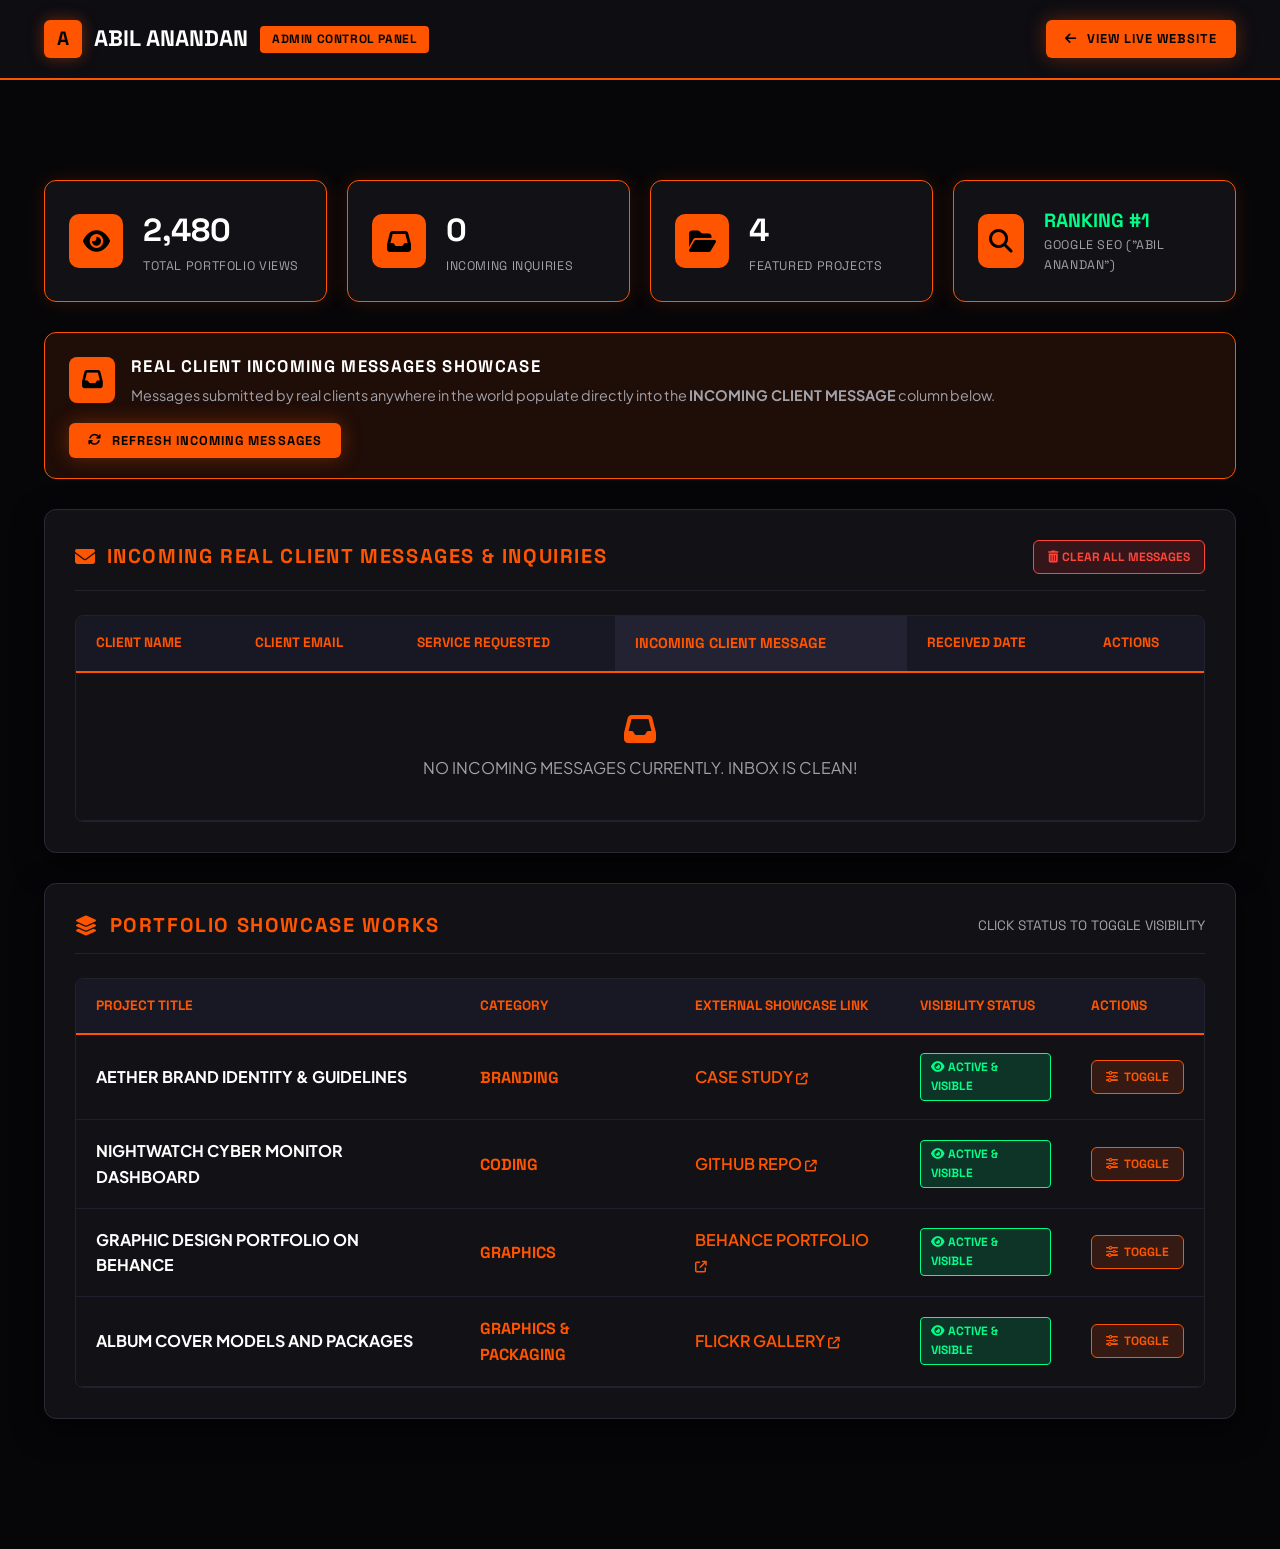
==== admin.html @ 469ba3c1 "Remove all artificial test data generators and ensure pure real client submissions display in admin " ====
<!DOCTYPE html>
<html lang="en">
<head>
  <meta charset="UTF-8">
  <meta name="viewport" content="width=device-width, initial-scale=1.0">
  <title>ABIL ANANDAN | PORTFOLIO ADMIN CONTROL PANEL</title>
  <meta name="robots" content="noindex, nofollow">
  
  <link rel="preconnect" href="https://fonts.googleapis.com">
  <link rel="preconnect" href="https://fonts.gstatic.com" crossorigin>
  <link href="https://fonts.googleapis.com/css2?family=Plus+Jakarta+Sans:wght@400;500;600;700&family=Space+Grotesk:wght@600;700&display=swap" rel="stylesheet">
  <link rel="stylesheet" href="https://cdnjs.cloudflare.com/ajax/libs/font-awesome/6.4.0/css/all.min.css">
  
  <link rel="stylesheet" href="style.css">
  <style>
    /* Ultra-High Contrast Fully-Functional Admin Panel */
    body {
      background-color: #060608 !important;
      color: #ffffff !important;
      font-family: 'Plus Jakarta Sans', sans-serif;
    }
    .admin-header {
      background: #0d0d12;
      border-bottom: 2px solid #ff5500;
      padding: 20px 0;
      position: sticky;
      top: 0;
      z-index: 100;
    }
    .admin-nav-wrap {
      display: flex;
      justify-content: space-between;
      align-items: center;
    }
    .admin-title {
      font-size: 1.4rem;
      color: #ffffff;
      display: flex;
      align-items: center;
      gap: 12px;
      font-family: 'Space Grotesk', sans-serif;
      font-weight: 700;
    }
    .admin-badge {
      background: #ff5500;
      color: #000000;
      font-weight: 800;
      font-size: 0.75rem;
      padding: 4px 12px;
      border-radius: 4px;
      letter-spacing: 0.05em;
    }
    .admin-card {
      background: #111116;
      border: 1px solid #2a2a35;
      border-radius: 12px;
      padding: 30px;
      margin-bottom: 30px;
      box-shadow: 0 10px 30px rgba(0,0,0,0.6);
    }
    .admin-card-header {
      display: flex;
      justify-content: space-between;
      align-items: center;
      margin-bottom: 24px;
      border-bottom: 1px solid #22222d;
      padding-bottom: 16px;
      flex-wrap: wrap;
      gap: 12px;
    }
    .admin-card-title {
      font-size: 1.25rem;
      color: #ff5500;
      font-family: 'Space Grotesk', sans-serif;
      text-transform: uppercase;
      letter-spacing: 0.08em;
      display: flex;
      align-items: center;
      gap: 10px;
    }
    .stat-box-grid {
      display: grid;
      grid-template-columns: repeat(auto-fit, minmax(220px, 1fr));
      gap: 20px;
      margin-bottom: 30px;
    }
    .stat-box {
      background: #111116;
      border: 1px solid #ff5500;
      border-radius: 12px;
      padding: 24px;
      display: flex;
      align-items: center;
      gap: 20px;
      box-shadow: 0 0 20px rgba(255, 85, 0, 0.15);
    }
    .stat-icon {
      width: 54px;
      height: 54px;
      background: #ff5500;
      color: #000;
      border-radius: 10px;
      display: flex;
      align-items: center;
      justify-content: center;
      font-size: 1.5rem;
    }
    .stat-val {
      font-family: 'Space Grotesk', sans-serif;
      font-size: 2rem;
      font-weight: 700;
      color: #ffffff;
    }
    .stat-name {
      font-family: 'Space Grotesk', sans-serif;
      font-size: 0.78rem;
      color: #a1a1aa;
      text-transform: uppercase;
      letter-spacing: 0.05em;
    }

    /* Table styling with high contrast */
    .admin-table-wrap {
      overflow-x: auto;
      border-radius: 8px;
      border: 1px solid #22222d;
    }
    .admin-table {
      width: 100%;
      border-collapse: collapse;
      text-align: left;
      min-width: 900px;
    }
    .admin-table th {
      font-family: 'Space Grotesk', sans-serif;
      font-size: 0.85rem;
      font-weight: 700;
      text-transform: uppercase;
      color: #ff5500;
      background: #181824;
      padding: 16px 20px;
      border-bottom: 2px solid #ff5500;
    }
    .admin-table td {
      padding: 18px 20px;
      border-bottom: 1px solid #1f1f2d;
      font-size: 1rem;
      color: #ffffff;
      vertical-align: middle;
    }
    .admin-table tr {
      transition: background 0.2s ease;
    }
    .admin-table tr:hover {
      background: #161622;
    }

    /* Action buttons */
    .btn-action-group {
      display: flex;
      align-items: center;
      gap: 8px;
    }
    .btn-delete {
      background: rgba(255, 59, 48, 0.15);
      color: #ff453a;
      border: 1px solid #ff453a;
      padding: 8px 14px;
      border-radius: 6px;
      font-family: 'Space Grotesk', sans-serif;
      font-size: 0.78rem;
      font-weight: 700;
      cursor: pointer;
      transition: all 0.2s ease;
    }
    .btn-delete:hover {
      background: #ff453a;
      color: #ffffff;
      box-shadow: 0 0 12px rgba(255, 69, 58, 0.5);
    }

    .btn-reply {
      background: rgba(255, 85, 0, 0.15);
      color: #ff5500;
      border: 1px solid #ff5500;
      padding: 8px 14px;
      border-radius: 6px;
      font-family: 'Space Grotesk', sans-serif;
      font-size: 0.78rem;
      font-weight: 700;
      cursor: pointer;
      text-decoration: none;
      display: inline-flex;
      align-items: center;
      gap: 6px;
      transition: all 0.2s ease;
    }
    .btn-reply:hover {
      background: #ff5500;
      color: #000000;
      box-shadow: 0 0 12px rgba(255, 85, 0, 0.5);
    }

    .status-badge {
      font-family: 'Space Grotesk', sans-serif;
      font-size: 0.75rem;
      font-weight: 700;
      padding: 4px 10px;
      border-radius: 4px;
      display: inline-block;
      cursor: pointer;
    }
    .status-active {
      background: rgba(0, 255, 136, 0.15);
      color: #00ff88;
      border: 1px solid #00ff88;
    }
    .status-hidden {
      background: rgba(161, 161, 170, 0.15);
      color: #a1a1aa;
      border: 1px solid #a1a1aa;
    }

    /* Interactive Modal */
    .admin-modal {
      display: none;
      position: fixed;
      top: 0;
      left: 0;
      width: 100vw;
      height: 100vh;
      background: rgba(0, 0, 0, 0.85);
      backdrop-filter: blur(8px);
      z-index: 2000;
      align-items: center;
      justify-content: center;
      padding: 20px;
    }
    .admin-modal.active {
      display: flex;
    }
    .admin-modal-box {
      background: #111116;
      border: 2px solid #ff5500;
      border-radius: 12px;
      max-width: 600px;
      width: 100%;
      padding: 30px;
      box-shadow: 0 0 40px rgba(255, 85, 0, 0.3);
    }

    /* Notification toast */
    .toast-notify {
      position: fixed;
      bottom: 30px;
      right: 30px;
      background: #ff5500;
      color: #000000;
      font-family: 'Space Grotesk', sans-serif;
      font-weight: 700;
      padding: 14px 24px;
      border-radius: 8px;
      box-shadow: 0 10px 30px rgba(255, 85, 0, 0.4);
      display: none;
      z-index: 3000;
      animation: fadeIn 0.3s ease;
    }
    @keyframes fadeIn {
      from { opacity: 0; transform: translateY(20px); }
      to { opacity: 1; transform: translateY(0); }
    }
  </style>
</head>
<body>

  <!-- Toast Notification -->
  <div id="toastNotify" class="toast-notify"></div>

  <!-- Admin Header -->
  <header class="admin-header">
    <div class="container admin-nav-wrap">
      <div class="admin-title">
        <span class="logo-box">A</span>
        <span>ABIL ANANDAN</span>
        <span class="admin-badge">ADMIN CONTROL PANEL</span>
      </div>
      <div>
        <a href="index.html" class="btn btn-primary btn-sm">
          <i class="fa-solid fa-arrow-left"></i>
          <span>VIEW LIVE WEBSITE</span>
        </a>
      </div>
    </div>
  </header>

  <!-- Admin Main Content -->
  <main class="section">
    <div class="container">

      <!-- Stat Cards -->
      <div class="stat-box-grid">
        <div class="stat-box">
          <div class="stat-icon"><i class="fa-solid fa-eye"></i></div>
          <div>
            <div class="stat-val">2,480</div>
            <div class="stat-name">TOTAL PORTFOLIO VIEWS</div>
          </div>
        </div>

        <div class="stat-box">
          <div class="stat-icon"><i class="fa-solid fa-inbox"></i></div>
          <div>
            <div class="stat-val" id="statInquiryCount">3</div>
            <div class="stat-name">INCOMING INQUIRIES</div>
          </div>
        </div>

        <div class="stat-box">
          <div class="stat-icon"><i class="fa-solid fa-folder-open"></i></div>
          <div>
            <div class="stat-val" id="statProjectCount">4</div>
            <div class="stat-name">FEATURED PROJECTS</div>
          </div>
        </div>

        <div class="stat-box">
          <div class="stat-icon"><i class="fa-solid fa-magnifying-glass"></i></div>
          <div>
            <div class="stat-val" style="color: #00ff88; font-size: 1.2rem;">RANKING #1</div>
            <div class="stat-name">GOOGLE SEO ("ABIL ANANDAN")</div>
          </div>
        </div>
      </div>

      <!-- Real Client Incoming Messages Showcase Banner -->
      <div style="background: rgba(255, 85, 0, 0.1); border: 1px solid #ff5500; border-radius: 12px; padding: 20px 24px; margin-bottom: 30px; display: flex; align-items: center; justify-content: space-between; flex-wrap: wrap; gap: 16px;">
        <div style="display: flex; align-items: center; gap: 16px;">
          <div style="width: 46px; height: 46px; background: #ff5500; color: #000; border-radius: 8px; display: flex; align-items: center; justify-content: center; font-size: 1.3rem;">
            <i class="fa-solid fa-inbox"></i>
          </div>
          <div>
            <h4 style="font-family: 'Space Grotesk', sans-serif; color: #ffffff; margin-bottom: 4px; font-size: 1.05rem;">REAL CLIENT INCOMING MESSAGES SHOWCASE</h4>
            <p style="color: #a1a1aa; font-size: 0.9rem; margin: 0;">Messages submitted by real clients anywhere in the world populate directly into the <strong>INCOMING CLIENT MESSAGE</strong> column below.</p>
          </div>
        </div>
        <div>
          <button id="btnFetchCloudMsgs" class="btn btn-primary btn-sm" style="font-size: 0.8rem;">
            <i class="fa-solid fa-arrows-rotate"></i> REFRESH INCOMING MESSAGES
          </button>
        </div>
      </div>

      <!-- Section 1: Inquiries Inbox & Messages -->
      <div class="admin-card">
        <div class="admin-card-header">
          <h3 class="admin-card-title">
            <i class="fa-solid fa-envelope"></i>
            INCOMING REAL CLIENT MESSAGES & INQUIRIES
          </h3>
          <div>
            <button id="btnClearAllMsgs" class="btn-delete" style="font-size: 0.75rem;">
              <i class="fa-solid fa-trash-can"></i> CLEAR ALL MESSAGES
            </button>
          </div>
        </div>

        <div class="admin-table-wrap">
          <table class="admin-table">
            <thead>
              <tr>
                <th>CLIENT NAME</th>
                <th>CLIENT EMAIL</th>
                <th>SERVICE REQUESTED</th>
                <th style="background: #222232; color: #ff5500; font-size: 0.9rem;">INCOMING CLIENT MESSAGE</th>
                <th>RECEIVED DATE</th>
                <th>ACTIONS</th>
              </tr>
            </thead>
            <tbody id="inquiriesTableBody">
              <!-- Dynamically rendered by JavaScript -->
            </tbody>
          </table>
        </div>
      </div>

      <!-- Section 2: Portfolio Projects Manager -->
      <div class="admin-card">
        <div class="admin-card-header">
          <h3 class="admin-card-title">
            <i class="fa-solid fa-layer-group"></i>
            PORTFOLIO SHOWCASE WORKS
          </h3>
          <span style="color: #a1a1aa; font-size: 0.85rem; font-family: 'Space Grotesk', sans-serif;">CLICK STATUS TO TOGGLE VISIBILITY</span>
        </div>

        <div class="admin-table-wrap">
          <table class="admin-table">
            <thead>
              <tr>
                <th>PROJECT TITLE</th>
                <th>CATEGORY</th>
                <th>EXTERNAL SHOWCASE LINK</th>
                <th>VISIBILITY STATUS</th>
                <th>ACTIONS</th>
              </tr>
            </thead>
            <tbody id="projectsTableBody">
              <!-- Dynamically rendered by JavaScript -->
            </tbody>
          </table>
        </div>
      </div>

    </div>
  </main>

  <!-- Interactive Reply Modal -->
  <div id="replyModal" class="admin-modal">
    <div class="admin-modal-box">
      <div style="display: flex; justify-content: space-between; align-items: center; margin-bottom: 20px; border-bottom: 1px solid #22222d; padding-bottom: 12px;">
        <h3 style="font-family: 'Space Grotesk', sans-serif; color: #ff5500;" id="modalReplyTitle">REPLY TO CLIENT</h3>
        <button id="closeReplyModal" style="background: none; border: none; color: #ffffff; font-size: 1.5rem; cursor: pointer;">&times;</button>
      </div>
      <div class="form-group" style="margin-bottom: 16px;">
        <label style="color: #ff5500; font-family: 'Space Grotesk', sans-serif;">RECIPIENT EMAIL</label>
        <input type="text" id="replyToEmail" readonly style="background: #181822; color: #ffffff; width: 100%; padding: 12px; border: 1px solid #2a2a38; border-radius: 6px;">
      </div>
      <div class="form-group" style="margin-bottom: 20px;">
        <label style="color: #ff5500; font-family: 'Space Grotesk', sans-serif;">YOUR RESPONSE MESSAGE</label>
        <textarea id="replyMessageText" rows="5" style="background: #181822; color: #ffffff; width: 100%; padding: 14px; border: 1px solid #ff5500; border-radius: 6px; font-family: inherit; font-size: 0.95rem;">Hi! Thank you for reaching out to Abil Anandan. I have reviewed your requirements and would love to collaborate on your project.</textarea>
      </div>
      <div style="display: flex; justify-content: flex-end; gap: 12px;">
        <button id="cancelReplyBtn" class="btn btn-secondary btn-sm" style="color: #ffffff;">CANCEL</button>
        <button id="sendReplyBtn" class="btn btn-primary btn-sm">SEND EMAIL RESPONSE</button>
      </div>
    </div>
  </div>

  <!-- Admin Interactive JavaScript Engine -->
  <script>
    // Initial Data State with LocalStorage Persistence
    const defaultInquiries = [];

    const defaultProjects = [
      {
        id: 'proj_1',
        title: 'AETHER BRAND IDENTITY & GUIDELINES',
        category: 'BRANDING',
        link: 'https://byluckycat.github.io/abilanandan.github.io/',
        linkText: 'CASE STUDY',
        active: true
      },
      {
        id: 'proj_2',
        title: 'NIGHTWATCH CYBER MONITOR DASHBOARD',
        category: 'CODING',
        link: 'https://github.com/byluckycat',
        linkText: 'GITHUB REPO',
        active: true
      },
      {
        id: 'proj_3',
        title: 'GRAPHIC DESIGN PORTFOLIO ON BEHANCE',
        category: 'GRAPHICS',
        link: 'https://www.behance.net/abilanandan',
        linkText: 'BEHANCE PORTFOLIO',
        active: true
      },
      {
        id: 'proj_4',
        title: 'ALBUM COVER MODELS AND PACKAGES',
        category: 'GRAPHICS & PACKAGING',
        link: 'https://www.flickr.com/photos/199570219@N02/',
        linkText: 'FLICKR GALLERY',
        active: true
      }
    ];

    // Load real client inquiries state from localStorage
    let rawInquiries = localStorage.getItem('abil_admin_inquiries');
    let inquiries = rawInquiries ? JSON.parse(rawInquiries) : [];

    let rawProjects = localStorage.getItem('abil_admin_projects');
    let projects = rawProjects ? JSON.parse(rawProjects) : null;
    if (!projects || projects.length === 0) {
      projects = [...defaultProjects];
      localStorage.setItem('abil_admin_projects', JSON.stringify(projects));
    }

    function saveState() {
      localStorage.setItem('abil_admin_inquiries', JSON.stringify(inquiries));
      localStorage.setItem('abil_admin_projects', JSON.stringify(projects));
    }

    function showToast(msg) {
      const toast = document.getElementById('toastNotify');
      toast.innerText = msg;
      toast.style.display = 'block';
      setTimeout(() => {
        toast.style.display = 'none';
      }, 3000);
    }

    // Render Inquiries Table
    function renderInquiries() {
      const tbody = document.getElementById('inquiriesTableBody');
      const countEl = document.getElementById('statInquiryCount');
      countEl.innerText = inquiries.length;

      if (inquiries.length === 0) {
        tbody.innerHTML = `
          <tr>
            <td colspan="6" style="text-align: center; padding: 40px; color: #a1a1aa;">
              <i class="fa-solid fa-inbox" style="font-size: 2rem; color: #ff5500; margin-bottom: 10px; display: block;"></i>
              NO INCOMING MESSAGES CURRENTLY. INBOX IS CLEAN!
            </td>
          </tr>
        `;
        return;
      }

      tbody.innerHTML = inquiries.map(item => `
        <tr id="row_${item.id}">
          <td><strong style="color: #ffffff; font-size: 1rem;">${item.name}</strong></td>
          <td><a href="mailto:${item.email}" style="color: #ff5500; font-weight: 600; text-decoration: underline;">${item.email}</a></td>
          <td><strong style="color: #ffffff; font-size: 0.9rem;">${item.service}</strong></td>
          <td style="max-width: 420px; line-height: 1.6; color: #ffffff; font-weight: 500; background: rgba(255, 85, 0, 0.05); border-left: 3px solid #ff5500; padding: 14px 18px; border-radius: 4px;">
            ${item.message}
          </td>
          <td style="color: #a1a1aa; font-size: 0.88rem;">${item.date}</td>
          <td>
            <div class="btn-action-group">
              <button onclick="openReplyModal('${item.email}', '${item.name}')" class="btn-reply">
                <i class="fa-solid fa-reply"></i> REPLY
              </button>
              <button onclick="deleteInquiry('${item.id}')" class="btn-delete">
                <i class="fa-solid fa-trash-can"></i> DELETE
              </button>
            </div>
          </td>
        </tr>
      `).join('');
    }

    // Delete Inquiry Function
    window.deleteInquiry = function(id) {
      if (confirm("Are you sure you want to delete this message?")) {
        inquiries = inquiries.filter(item => item.id !== id);
        saveState();
        renderInquiries();
        showToast("Message deleted successfully!");
      }
    };

    // Clear All Messages
    document.getElementById('btnClearAllMsgs').addEventListener('click', () => {
      if (inquiries.length === 0) {
        showToast("Inbox is already empty!");
        return;
      }
      if (confirm("Are you sure you want to clear ALL incoming messages?")) {
        inquiries = [];
        saveState();
        renderInquiries();
        showToast("All messages cleared!");
      }
    });

    // Render Projects Table
    function renderProjects() {
      const tbody = document.getElementById('projectsTableBody');
      const countEl = document.getElementById('statProjectCount');
      countEl.innerText = projects.filter(p => p.active).length;

      tbody.innerHTML = projects.map(p => `
        <tr>
          <td><strong>${p.title}</strong></td>
          <td><span style="color: #ff5500; font-family: 'Space Grotesk', sans-serif; font-weight: 700;">${p.category}</span></td>
          <td><a href="${p.link}" target="_blank" style="color: #ff5500; font-weight: 600;">${p.linkText} <i class="fa-solid fa-arrow-up-right-from-square" style="font-size: 0.75rem;"></i></a></td>
          <td>
            <span onclick="toggleProjectStatus('${p.id}')" class="status-badge ${p.active ? 'status-active' : 'status-hidden'}">
              <i class="fa-solid ${p.active ? 'fa-eye' : 'fa-eye-slash'}"></i> ${p.active ? 'ACTIVE & VISIBLE' : 'HIDDEN'}
            </span>
          </td>
          <td>
            <button onclick="toggleProjectStatus('${p.id}')" class="btn-reply" style="font-size: 0.75rem;">
              <i class="fa-solid fa-sliders"></i> TOGGLE
            </button>
          </td>
        </tr>
      `).join('');
    }

    window.toggleProjectStatus = function(id) {
      const proj = projects.find(p => p.id === id);
      if (proj) {
        proj.active = !proj.active;
        saveState();
        renderProjects();
        showToast(`Project visibility set to ${proj.active ? 'VISIBLE' : 'HIDDEN'}`);
      }
    };

    // Reply Modal Handlers
    window.openReplyModal = function(email, name) {
      document.getElementById('replyToEmail').value = email;
      document.getElementById('modalReplyTitle').innerText = `REPLY TO ${name.toUpperCase()}`;
      document.getElementById('replyModal').classList.add('active');
    };

    document.getElementById('closeReplyModal').addEventListener('click', () => {
      document.getElementById('replyModal').classList.remove('active');
    });
    document.getElementById('cancelReplyBtn').addEventListener('click', () => {
      document.getElementById('replyModal').classList.remove('active');
    });

    document.getElementById('sendReplyBtn').addEventListener('click', () => {
      const email = document.getElementById('replyToEmail').value;
      const body = document.getElementById('replyMessageText').value;
      window.location.href = `mailto:${email}?subject=Response from Abil Anandan&body=${encodeURIComponent(body)}`;
      document.getElementById('replyModal').classList.remove('active');
      showToast("Email client opened for reply!");
    });

    // Fetch Real Client Messages from Cloud Database
    function fetchCloudInquiries() {
      fetch("https://abil-anandan-portfolio-default-rtdb.firebaseio.com/inquiries.json")
        .then(res => res.json())
        .then(data => {
          if (data && typeof data === 'object') {
            const cloudMsgs = Object.keys(data).map(key => ({
              id: key,
              name: data[key].name || 'Real Client',
              email: data[key].email || 'client@email.com',
              service: data[key].service || 'GENERAL INQUIRY',
              message: data[key].message || 'No description provided.',
              date: data[key].date || 'AUG 2026',
              timestamp: data[key].timestamp || 0
            })).sort((a, b) => (b.timestamp || 0) - (a.timestamp || 0));

            if (cloudMsgs.length > 0) {
              inquiries = cloudMsgs;
              saveState();
              renderInquiries();
              showToast("Real client messages synced from cloud!");
            }
          }
        })
        .catch(err => console.log('Local state fallback active'));
    }

    const btnFetchCloud = document.getElementById('btnFetchCloudMsgs');
    if (btnFetchCloud) {
      btnFetchCloud.addEventListener('click', () => {
        fetchCloudInquiries();
      });
    }

    // Auto-refresh when new message is submitted on index.html
    window.addEventListener('storage', (e) => {
      if (e.key === 'abil_admin_inquiries') {
        inquiries = JSON.parse(e.newValue) || [];
        renderInquiries();
        showToast("New message received!");
      }
    });

    // Initial load
    renderInquiries();
    renderProjects();
    fetchCloudInquiries();
  </script>
</body>
</html>
---- style.css ----
/* ==========================================================================
   ABIL ANANDAN PORTFOLIO — STYLESHEET
   Theme: Matte Obsidian Black & Electric Orange (High Legibility & Visibility)
   Headings: Uppercase Space Grotesk
   Body: Plus Jakarta Sans
   ========================================================================== */

/* 1. CSS CUSTOM PROPERTIES (TOKENS) */
:root {
  --bg-dark: #08080a;
  --bg-darker: #0d0d11;
  --bg-card: rgba(18, 18, 24, 0.85);
  --bg-card-hover: rgba(26, 26, 35, 0.95);
  
  --orange-primary: #ff5500;
  --orange-glow: rgba(255, 85, 0, 0.4);
  --orange-light: #ff7722;
  --orange-dark: #cc4400;
  
  --text-main: #f4f4f7;
  --text-muted: #a1a1aa;
  --text-dark: #08080a;
  
  --border-subtle: rgba(255, 255, 255, 0.08);
  --border-orange: rgba(255, 85, 0, 0.3);
  --border-orange-strong: #ff5500;
  
  --font-heading: 'Space Grotesk', -apple-system, sans-serif;
  --font-body: 'Plus Jakarta Sans', -apple-system, sans-serif;
  
  --radius-sm: 6px;
  --radius-md: 12px;
  --radius-lg: 20px;
  
  --transition: all 0.3s cubic-bezier(0.16, 1, 0.3, 1);
}

/* 2. BASE & RESET */
*, *::before, *::after {
  box-sizing: border-box;
  margin: 0;
  padding: 0;
}

html {
  scroll-behavior: smooth;
  font-size: 16px;
}

body {
  background-color: var(--bg-dark);
  color: var(--text-main);
  font-family: var(--font-body);
  line-height: 1.6;
  overflow-x: hidden;
  position: relative;
  -webkit-font-smoothing: antialiased;
}

/* Background Abstract & 3D Layer */
.bg-wrapper {
  position: fixed;
  top: 0;
  left: 0;
  width: 100vw;
  height: 100vh;
  background-image: url('./assets/bg.jpg');
  background-size: cover;
  background-position: center;
  background-repeat: no-repeat;
  z-index: -2;
  opacity: 0.35;
}

#bg3d {
  position: absolute;
  top: 0;
  left: 0;
  width: 100%;
  height: 100%;
  z-index: 0;
  pointer-events: none;
}

.bg-overlay {
  position: fixed;
  top: 0;
  left: 0;
  width: 100vw;
  height: 100vh;
  background: radial-gradient(circle at 50% 20%, rgba(8, 8, 10, 0.3), rgba(8, 8, 10, 0.92) 80%);
  z-index: 1;
  pointer-events: none;
}

/* 3D Scroll Perspective & Card Tilt */
.scroll-3d-reveal {
  opacity: 0;
  transform: perspective(1200px) rotateX(20deg) translateY(50px) translateZ(-60px);
  transition: opacity 0.8s cubic-bezier(0.16, 1, 0.3, 1), transform 0.8s cubic-bezier(0.16, 1, 0.3, 1);
  will-change: opacity, transform;
}

.scroll-3d-reveal.in-view {
  opacity: 1;
  transform: perspective(1200px) rotateX(0deg) translateY(0) translateZ(0);
}

.tilt-3d {
  transform-style: preserve-3d;
  transition: transform 0.25s cubic-bezier(0.16, 1, 0.3, 1), box-shadow 0.3s ease, border-color 0.3s ease;
  will-change: transform;
}

/* Typography & Headings (ALL CAPS RULE) */
h1, h2, h3, h4, h5, h6,
.section-title, .section-tag, .card-title, .pillar-title, .card-project-title,
.skill-name, .nav-link, .btn, .stat-label, .swatch-label, .method-label {
  font-family: var(--font-heading);
  text-transform: uppercase;
  letter-spacing: 0.08em;
}

h1, h2, h3 {
  font-weight: 700;
  line-height: 1.15;
}

a {
  color: inherit;
  text-decoration: none;
  transition: var(--transition);
}

ul {
  list-style: none;
}

img {
  max-width: 100%;
  height: auto;
  display: block;
}

/* Helpers */
.highlight-orange {
  color: var(--orange-primary);
  text-shadow: 0 0 20px rgba(255, 85, 0, 0.3);
}

.icon-orange {
  color: var(--orange-primary);
}

.container {
  max-width: 1240px;
  margin: 0 auto;
  padding: 0 24px;
}

.section {
  padding: 100px 0;
  position: relative;
}

.bg-darker {
  background-color: rgba(10, 10, 14, 0.85);
  backdrop-filter: blur(8px);
}

/* 3. HEADER & NAVIGATION */
.site-header {
  position: fixed;
  top: 0;
  left: 0;
  width: 100%;
  z-index: 1000;
  padding: 20px 0;
  transition: var(--transition);
  backdrop-filter: blur(16px);
  background: rgba(8, 8, 10, 0.75);
  border-bottom: 1px solid var(--border-subtle);
}

.site-header.scrolled {
  padding: 14px 0;
  background: rgba(8, 8, 10, 0.95);
  border-bottom: 1px solid var(--border-orange);
  box-shadow: 0 10px 30px rgba(0, 0, 0, 0.5);
}

.nav-container {
  max-width: 1240px;
  margin: 0 auto;
  padding: 0 24px;
  display: flex;
  align-items: center;
  justify-content: space-between;
}

.brand-logo {
  display: flex;
  align-items: center;
  gap: 12px;
  font-weight: 700;
  font-size: 1.25rem;
  letter-spacing: 0.12em;
}

.logo-box {
  width: 38px;
  height: 38px;
  background: var(--orange-primary);
  color: #000;
  display: flex;
  align-items: center;
  justify-content: center;
  font-weight: 800;
  font-size: 1.2rem;
  border-radius: var(--radius-sm);
  box-shadow: 0 0 15px var(--orange-glow);
}

.logo-text {
  color: var(--text-main);
}

.main-nav {
  display: flex;
  align-items: center;
  gap: 32px;
}

.nav-link {
  font-size: 0.88rem;
  font-weight: 600;
  color: var(--text-muted);
  position: relative;
  padding: 4px 0;
}

.nav-link::after {
  content: '';
  position: absolute;
  bottom: 0;
  left: 0;
  width: 0%;
  height: 2px;
  background: var(--orange-primary);
  transition: var(--transition);
  box-shadow: 0 0 8px var(--orange-primary);
}

.nav-link:hover, .nav-link.active {
  color: var(--text-main);
}

.nav-link:hover::after, .nav-link.active::after {
  width: 100%;
}

.nav-actions {
  display: flex;
  align-items: center;
  gap: 16px;
}

.mobile-toggle {
  display: none;
  background: none;
  border: 1px solid var(--border-subtle);
  color: var(--text-main);
  font-size: 1.3rem;
  padding: 8px 12px;
  border-radius: var(--radius-sm);
  cursor: pointer;
}

/* 4. BUTTONS */
.btn {
  display: inline-flex;
  align-items: center;
  gap: 10px;
  padding: 14px 28px;
  border-radius: var(--radius-sm);
  font-size: 0.9rem;
  font-weight: 700;
  cursor: pointer;
  border: 1px solid transparent;
  transition: var(--transition);
  text-align: center;
}

.btn-primary {
  background: var(--orange-primary);
  color: #000;
  box-shadow: 0 0 20px rgba(255, 85, 0, 0.35);
}

.btn-primary:hover {
  background: #ff6b1a;
  transform: translateY(-2px);
  box-shadow: 0 0 30px rgba(255, 85, 0, 0.6);
}

.btn-secondary {
  background: rgba(255, 255, 255, 0.05);
  color: var(--text-main);
  border: 1px solid var(--border-orange);
  backdrop-filter: blur(8px);
}

.btn-secondary:hover {
  background: rgba(255, 85, 0, 0.15);
  border-color: var(--orange-primary);
  color: var(--orange-primary);
  transform: translateY(-2px);
}

.btn-sm {
  padding: 8px 18px;
  font-size: 0.8rem;
}

.btn-full {
  width: 100%;
  justify-content: center;
}

/* 5. HERO SECTION */
.hero-section {
  min-height: 100vh;
  padding-top: 150px;
  padding-bottom: 80px;
  display: flex;
  align-items: center;
  position: relative;
}

.hero-grid {
  display: grid;
  grid-template-columns: 1.2fr 0.8fr;
  gap: 40px;
  align-items: center;
}

.hero-content {
  max-width: 100%;
}

.hero-profile-wrap {
  display: flex;
  justify-content: center;
  position: relative;
}

.profile-card-3d {
  position: relative;
  width: 100%;
  max-width: 380px;
  background: var(--bg-card);
  border: 1px solid var(--border-orange);
  border-radius: var(--radius-lg);
  padding: 16px;
  backdrop-filter: blur(12px);
  box-shadow: 0 20px 50px rgba(0, 0, 0, 0.7), 0 0 30px rgba(255, 85, 0, 0.25);
  transform-style: preserve-3d;
  transition: transform 0.4s cubic-bezier(0.16, 1, 0.3, 1), box-shadow 0.4s ease, border-color 0.4s ease;
}

.profile-card-3d:hover {
  transform: perspective(1000px) rotateY(-8deg) rotateX(6deg) translateY(-8px);
  box-shadow: 0 30px 60px rgba(0, 0, 0, 0.8), 0 0 45px rgba(255, 85, 0, 0.5);
  border-color: var(--orange-primary);
}

.profile-img-box {
  position: relative;
  width: 100%;
  aspect-ratio: 1 / 1.1;
  border-radius: var(--radius-md);
  overflow: hidden;
  border: 1px solid rgba(255, 85, 0, 0.2);
}

.profile-img {
  width: 100%;
  height: 100%;
  object-fit: cover;
  object-position: top center;
  transition: transform 0.5s ease;
}

.profile-card-3d:hover .profile-img {
  transform: scale(1.04);
}

.profile-badge {
  margin-top: 14px;
  padding: 12px 18px;
  background: rgba(8, 8, 10, 0.9);
  border: 1px solid var(--border-orange);
  border-radius: var(--radius-sm);
  display: flex;
  flex-direction: column;
  align-items: center;
  text-align: center;
}

.profile-name {
  font-family: var(--font-heading);
  font-size: 1.05rem;
  font-weight: 700;
  color: var(--text-main);
  letter-spacing: 0.1em;
}

.profile-role {
  font-family: var(--font-heading);
  font-size: 0.72rem;
  font-weight: 600;
  color: var(--orange-primary);
  letter-spacing: 0.12em;
  margin-top: 2px;
}

.hero-badge {
  display: inline-flex;
  align-items: center;
  gap: 10px;
  padding: 8px 16px;
  background: rgba(255, 85, 0, 0.1);
  border: 1px solid var(--border-orange);
  border-radius: 50px;
  margin-bottom: 28px;
}

.badge-dot {
  width: 8px;
  height: 8px;
  background: var(--orange-primary);
  border-radius: 50%;
  box-shadow: 0 0 10px var(--orange-primary);
  animation: pulse 2s infinite;
}

@keyframes pulse {
  0% { opacity: 0.4; transform: scale(0.9); }
  50% { opacity: 1; transform: scale(1.2); }
  100% { opacity: 0.4; transform: scale(0.9); }
}

.badge-text {
  font-size: 0.8rem;
  font-weight: 700;
  color: var(--orange-primary);
  letter-spacing: 0.12em;
}

.hero-title {
  font-size: 3.6rem;
  letter-spacing: 0.04em;
  margin-bottom: 24px;
  color: var(--text-main);
}

.hero-description {
  font-size: 1.25rem;
  color: var(--text-muted);
  max-width: 720px;
  margin-bottom: 36px;
  font-weight: 400;
  line-height: 1.7;
}

.hero-buttons {
  display: flex;
  align-items: center;
  gap: 20px;
  margin-bottom: 60px;
  flex-wrap: wrap;
}

.hero-stats {
  display: flex;
  align-items: center;
  gap: 40px;
  padding-top: 30px;
  border-top: 1px solid var(--border-subtle);
  flex-wrap: wrap;
}

.stat-item {
  display: flex;
  align-items: baseline;
  gap: 4px;
}

.stat-num {
  font-family: var(--font-heading);
  font-size: 2.8rem;
  font-weight: 700;
  color: var(--text-main);
}

.stat-plus {
  font-size: 1.8rem;
  color: var(--orange-primary);
  font-weight: 700;
}

.stat-label {
  display: block;
  font-size: 0.75rem;
  color: var(--text-muted);
  margin-top: 4px;
  letter-spacing: 0.1em;
}

.stat-divider {
  width: 1px;
  height: 40px;
  background: var(--border-subtle);
}

/* 6. SECTION HEADERS */
.section-header {
  margin-bottom: 60px;
}

.section-tag {
  font-size: 0.85rem;
  font-weight: 700;
  color: var(--orange-primary);
  letter-spacing: 0.15em;
  display: block;
  margin-bottom: 8px;
}

.section-title {
  font-size: 2.5rem;
  color: var(--text-main);
  margin-bottom: 12px;
}

.section-subtitle {
  font-size: 1.05rem;
  color: var(--text-muted);
  max-width: 600px;
}

/* 7. ABOUT SECTION */
.about-grid {
  display: grid;
  grid-template-columns: 1.2fr 0.8fr;
  gap: 30px;
}

.about-card {
  background: var(--bg-card);
  border: 1px solid var(--border-subtle);
  border-radius: var(--radius-md);
  padding: 40px;
  backdrop-filter: blur(12px);
  transition: var(--transition);
}

.about-card:hover {
  border-color: var(--border-orange);
}

.card-title {
  font-size: 1.5rem;
  color: var(--orange-primary);
  margin-bottom: 20px;
}

.main-bio-card p {
  color: var(--text-muted);
  font-size: 1.05rem;
  margin-bottom: 18px;
}

.main-bio-card strong {
  color: var(--text-main);
}

.bio-highlights {
  display: flex;
  flex-direction: column;
  gap: 20px;
  margin-top: 30px;
  padding-top: 24px;
  border-top: 1px solid var(--border-subtle);
}

.highlight-item {
  display: flex;
  align-items: flex-start;
  gap: 16px;
}

.highlight-item i {
  font-size: 1.5rem;
  margin-top: 2px;
}

.highlight-item h4 {
  font-size: 0.95rem;
  color: var(--text-main);
  margin-bottom: 2px;
}

.highlight-item p {
  font-size: 0.88rem;
  color: var(--text-muted);
  margin-bottom: 0;
}

.about-pillars {
  display: flex;
  flex-direction: column;
  gap: 20px;
}

.pillar-card {
  background: var(--bg-card);
  border: 1px solid var(--border-subtle);
  border-radius: var(--radius-md);
  padding: 24px 28px;
  position: relative;
  transition: var(--transition);
}

.pillar-card:hover {
  border-color: var(--border-orange);
  transform: translateX(6px);
  box-shadow: -5px 0 20px rgba(255, 85, 0, 0.15);
}

.pillar-num {
  font-family: var(--font-heading);
  font-size: 1.6rem;
  font-weight: 700;
  color: var(--orange-primary);
  opacity: 0.5;
  margin-bottom: 6px;
}

.pillar-title {
  font-size: 1.1rem;
  color: var(--text-main);
  margin-bottom: 8px;
}

.pillar-card p {
  font-size: 0.9rem;
  color: var(--text-muted);
}

/* 8. FILTER TABS & SKILL MATRIX */
.filter-tabs {
  display: flex;
  align-items: center;
  gap: 12px;
  margin-bottom: 40px;
  flex-wrap: wrap;
}

.tab-btn {
  background: var(--bg-card);
  border: 1px solid var(--border-subtle);
  color: var(--text-muted);
  padding: 10px 22px;
  border-radius: var(--radius-sm);
  font-family: var(--font-heading);
  font-size: 0.85rem;
  font-weight: 700;
  cursor: pointer;
  transition: var(--transition);
}

.tab-btn:hover, .tab-btn.active {
  background: var(--orange-primary);
  color: #000;
  border-color: var(--orange-primary);
  box-shadow: 0 0 15px var(--orange-glow);
}

.skills-grid {
  display: grid;
  grid-template-columns: repeat(auto-fill, minmax(350px, 1fr));
  gap: 24px;
}

.skill-card {
  background: var(--bg-card);
  border: 1px solid var(--border-subtle);
  border-radius: var(--radius-md);
  padding: 24px;
  transition: var(--transition);
}

.skill-card:hover {
  border-color: var(--border-orange);
  box-shadow: 0 8px 24px rgba(0, 0, 0, 0.4);
}

.skill-head {
  display: flex;
  justify-content: space-between;
  align-items: center;
  margin-bottom: 12px;
}

.skill-name {
  font-size: 0.95rem;
  color: var(--text-main);
  font-weight: 700;
}

.skill-pct {
  font-family: var(--font-heading);
  font-size: 1rem;
  font-weight: 700;
  color: var(--orange-primary);
}

.progress-bar {
  width: 100%;
  height: 8px;
  background: rgba(255, 255, 255, 0.08);
  border-radius: 10px;
  overflow: hidden;
  margin-bottom: 12px;
}

.progress-fill {
  height: 100%;
  background: linear-gradient(90deg, #ff5500, #ff8800);
  border-radius: 10px;
  box-shadow: 0 0 10px var(--orange-primary);
  transition: width 1s ease-in-out;
}

.skill-desc {
  display: block;
  font-size: 0.82rem;
  color: var(--text-muted);
}

/* 9. PORTFOLIO GRID */
.portfolio-grid {
  display: grid;
  grid-template-columns: repeat(auto-fill, minmax(360px, 1fr));
  gap: 30px;
}

.portfolio-card {
  background: var(--bg-card);
  border: 1px solid var(--border-subtle);
  border-radius: var(--radius-md);
  overflow: hidden;
  transition: var(--transition);
}

.portfolio-card:hover {
  border-color: var(--border-orange);
  transform: translateY(-6px);
  box-shadow: 0 15px 35px rgba(0, 0, 0, 0.6), 0 0 20px rgba(255, 85, 0, 0.2);
}

.card-image-wrap {
  position: relative;
  width: 100%;
  height: 240px;
  overflow: hidden;
}

.card-image-wrap img {
  width: 100%;
  height: 100%;
  object-fit: cover;
  transition: transform 0.5s ease;
}

.portfolio-card:hover .card-image-wrap img {
  transform: scale(1.06);
}

.card-overlay {
  position: absolute;
  top: 0;
  left: 0;
  width: 100%;
  height: 100%;
  background: rgba(8, 8, 10, 0.85);
  display: flex;
  flex-direction: column;
  align-items: center;
  justify-content: center;
  gap: 14px;
  opacity: 0;
  transition: var(--transition);
}

.portfolio-card:hover .card-overlay {
  opacity: 1;
}

.category-badge {
  font-family: var(--font-heading);
  font-size: 0.75rem;
  font-weight: 700;
  padding: 4px 12px;
  background: var(--orange-primary);
  color: #000;
  border-radius: 50px;
}

.btn-modal-open {
  background: transparent;
  border: 1px solid var(--orange-primary);
  color: var(--text-main);
  padding: 10px 20px;
  border-radius: var(--radius-sm);
  font-family: var(--font-heading);
  font-size: 0.82rem;
  font-weight: 700;
  cursor: pointer;
  transition: var(--transition);
}

.btn-modal-open:hover {
  background: var(--orange-primary);
  color: #000;
  box-shadow: 0 0 15px var(--orange-glow);
}

.card-info {
  padding: 24px;
}

.card-project-title {
  font-size: 1.15rem;
  color: var(--text-main);
  margin-bottom: 8px;
}

.card-project-desc {
  font-size: 0.9rem;
  color: var(--text-muted);
  margin-bottom: 16px;
}

.card-tags {
  display: flex;
  gap: 8px;
  flex-wrap: wrap;
}

.card-tags span {
  font-family: var(--font-heading);
  font-size: 0.7rem;
  font-weight: 600;
  color: var(--orange-primary);
  background: rgba(255, 85, 0, 0.1);
  padding: 4px 8px;
  border-radius: 4px;
  border: 1px solid rgba(255, 85, 0, 0.2);
}

/* 10. BRAND IDENTITY LAB */
.brand-lab-box {
  background: var(--bg-card);
  border: 1px solid var(--border-orange);
  border-radius: var(--radius-lg);
  padding: 40px;
  backdrop-filter: blur(12px);
  box-shadow: 0 10px 40px rgba(0, 0, 0, 0.5);
}

.lab-block {
  position: relative;
}

.margin-top-lg {
  margin-top: 40px;
  padding-top: 36px;
  border-top: 1px solid var(--border-subtle);
}

.lab-title {
  font-size: 1.25rem;
  color: var(--text-main);
  margin-bottom: 8px;
  display: flex;
  align-items: center;
  gap: 10px;
}

.lab-desc {
  font-size: 0.9rem;
  color: var(--text-muted);
  margin-bottom: 20px;
}

.color-swatches {
  display: grid;
  grid-template-columns: repeat(auto-fit, minmax(200px, 1fr));
  gap: 16px;
}

.swatch {
  height: 110px;
  border-radius: var(--radius-md);
  padding: 16px;
  display: flex;
  flex-direction: column;
  justify-content: space-between;
  border: 1px solid rgba(255, 255, 255, 0.1);
  cursor: pointer;
  transition: var(--transition);
}

.swatch:hover {
  transform: translateY(-4px) scale(1.02);
  box-shadow: 0 8px 20px rgba(0, 0, 0, 0.5);
}

.swatch-label {
  font-size: 0.8rem;
  font-weight: 700;
}

.swatch-hex {
  font-family: var(--font-heading);
  font-size: 1rem;
  font-weight: 700;
}

.copy-toast {
  display: none;
  position: absolute;
  top: 10px;
  right: 10px;
  background: var(--orange-primary);
  color: #000;
  font-family: var(--font-heading);
  font-weight: 700;
  font-size: 0.8rem;
  padding: 6px 14px;
  border-radius: 4px;
  box-shadow: 0 0 15px var(--orange-glow);
  animation: fadeIn 0.3s ease;
}

@keyframes fadeIn {
  from { opacity: 0; transform: translateY(-5px); }
  to { opacity: 1; transform: translateY(0); }
}

.type-tester {
  display: flex;
  flex-direction: column;
  gap: 16px;
}

.type-input {
  width: 100%;
  background: rgba(8, 8, 10, 0.8);
  border: 1px solid var(--border-orange);
  color: var(--text-main);
  padding: 14px 18px;
  border-radius: var(--radius-sm);
  font-family: var(--font-heading);
  font-size: 1rem;
  text-transform: uppercase;
}

.type-input:focus {
  outline: none;
  border-color: var(--orange-primary);
  box-shadow: 0 0 15px var(--orange-glow);
}

.type-preview {
  font-family: var(--font-heading);
  font-size: 1.8rem;
  font-weight: 700;
  color: var(--orange-primary);
  text-transform: uppercase;
  letter-spacing: 0.08em;
  padding: 20px;
  background: rgba(8, 8, 10, 0.5);
  border-radius: var(--radius-sm);
  word-break: break-word;
}

/* 11. CONTACT SECTION */
.contact-grid {
  display: grid;
  grid-template-columns: 0.7fr 1.3fr;
  gap: 36px;
}

.contact-info-card, .contact-form-card {
  background: var(--bg-card);
  border: 1px solid var(--border-subtle);
  border-radius: var(--radius-md);
  padding: 36px;
}

.contact-info-card p {
  color: var(--text-muted);
  font-size: 0.95rem;
  margin-bottom: 28px;
}

.contact-methods {
  display: flex;
  flex-direction: column;
  gap: 20px;
  margin-bottom: 36px;
}

.method-item {
  display: flex;
  align-items: center;
  gap: 16px;
}

.method-item i {
  font-size: 1.4rem;
}

.method-label {
  display: block;
  font-size: 0.72rem;
  color: var(--text-muted);
}

.method-val {
  font-size: 0.95rem;
  font-weight: 600;
  color: var(--text-main);
}

.social-links {
  display: flex;
  gap: 12px;
  padding-top: 24px;
  border-top: 1px solid var(--border-subtle);
}

.social-btn {
  width: 42px;
  height: 42px;
  border: 1px solid var(--border-subtle);
  border-radius: var(--radius-sm);
  display: flex;
  align-items: center;
  justify-content: center;
  font-size: 1.1rem;
  color: var(--text-muted);
}

.social-btn:hover {
  background: var(--orange-primary);
  color: #000;
  border-color: var(--orange-primary);
  box-shadow: 0 0 15px var(--orange-glow);
}

/* Form Styles */
.form-group {
  margin-bottom: 20px;
}

.form-group label {
  display: block;
  font-family: var(--font-heading);
  font-size: 0.78rem;
  font-weight: 700;
  color: var(--text-main);
  margin-bottom: 8px;
}

.form-group input, .form-group select, .form-group textarea {
  width: 100%;
  background: rgba(8, 8, 10, 0.9);
  border: 1px solid var(--border-orange);
  color: #ffffff;
  padding: 16px 20px;
  border-radius: var(--radius-sm);
  font-family: var(--font-body);
  font-size: 1rem;
  transition: var(--transition);
}

.form-group textarea {
  min-height: 180px;
  line-height: 1.6;
  resize: vertical;
}

.form-group input:focus, .form-group select:focus, .form-group textarea:focus {
  outline: none;
  border-color: var(--orange-primary);
  box-shadow: 0 0 15px rgba(255, 85, 0, 0.4);
}

.form-feedback {
  margin-top: 14px;
  font-family: var(--font-heading);
  font-size: 0.85rem;
  font-weight: 700;
  text-align: center;
}

/* 12. FOOTER */
.site-footer {
  padding: 40px 0;
  border-top: 1px solid var(--border-subtle);
  background: rgba(8, 8, 10, 0.95);
}

.footer-content {
  display: flex;
  align-items: center;
  justify-content: space-between;
  flex-wrap: wrap;
  gap: 20px;
}

.footer-brand {
  display: flex;
  align-items: center;
  gap: 10px;
}

.footer-copy {
  font-size: 0.82rem;
  color: var(--text-muted);
}

.back-to-top {
  width: 40px;
  height: 40px;
  background: var(--bg-card);
  border: 1px solid var(--border-orange);
  color: var(--orange-primary);
  border-radius: var(--radius-sm);
  display: flex;
  align-items: center;
  justify-content: center;
}

.back-to-top:hover {
  background: var(--orange-primary);
  color: #000;
  box-shadow: 0 0 15px var(--orange-glow);
}

/* 13. MODAL */
.modal-overlay {
  display: none;
  position: fixed;
  top: 0;
  left: 0;
  width: 100vw;
  height: 100vh;
  background: rgba(0, 0, 0, 0.85);
  backdrop-filter: blur(12px);
  z-index: 2000;
  align-items: center;
  justify-content: center;
  padding: 24px;
}

.modal-overlay.active {
  display: flex;
}

.modal-content {
  background: #0d0d12;
  border: 1px solid var(--border-orange);
  border-radius: var(--radius-md);
  max-width: 800px;
  width: 100%;
  max-height: 90vh;
  overflow-y: auto;
  position: relative;
  padding: 36px;
  box-shadow: 0 20px 50px rgba(0, 0, 0, 0.8), 0 0 30px rgba(255, 85, 0, 0.3);
}

.modal-close {
  position: absolute;
  top: 20px;
  right: 24px;
  background: none;
  border: none;
  color: var(--text-muted);
  font-size: 2rem;
  cursor: pointer;
}

.modal-close:hover {
  color: var(--orange-primary);
}

/* 14. RESPONSIVE BREAKPOINTS */
@media (max-width: 992px) {
  .hero-grid {
    grid-template-columns: 1fr;
  }
  .hero-profile-wrap {
    margin-top: 30px;
  }
  .hero-title {
    font-size: 2.8rem;
  }
  .about-grid, .contact-grid {
    grid-template-columns: 1fr;
  }
}

@media (max-width: 768px) {
  .hero-title {
    font-size: 2.2rem;
  }
  .main-nav {
    display: none;
    position: absolute;
    top: 100%;
    left: 0;
    width: 100%;
    background: #0d0d12;
    flex-direction: column;
    padding: 20px;
    border-bottom: 1px solid var(--border-orange);
  }
  .main-nav.active {
    display: flex;
  }
  .mobile-toggle {
    display: block;
  }
  .skills-grid, .portfolio-grid {
    grid-template-columns: 1fr;
  }
}
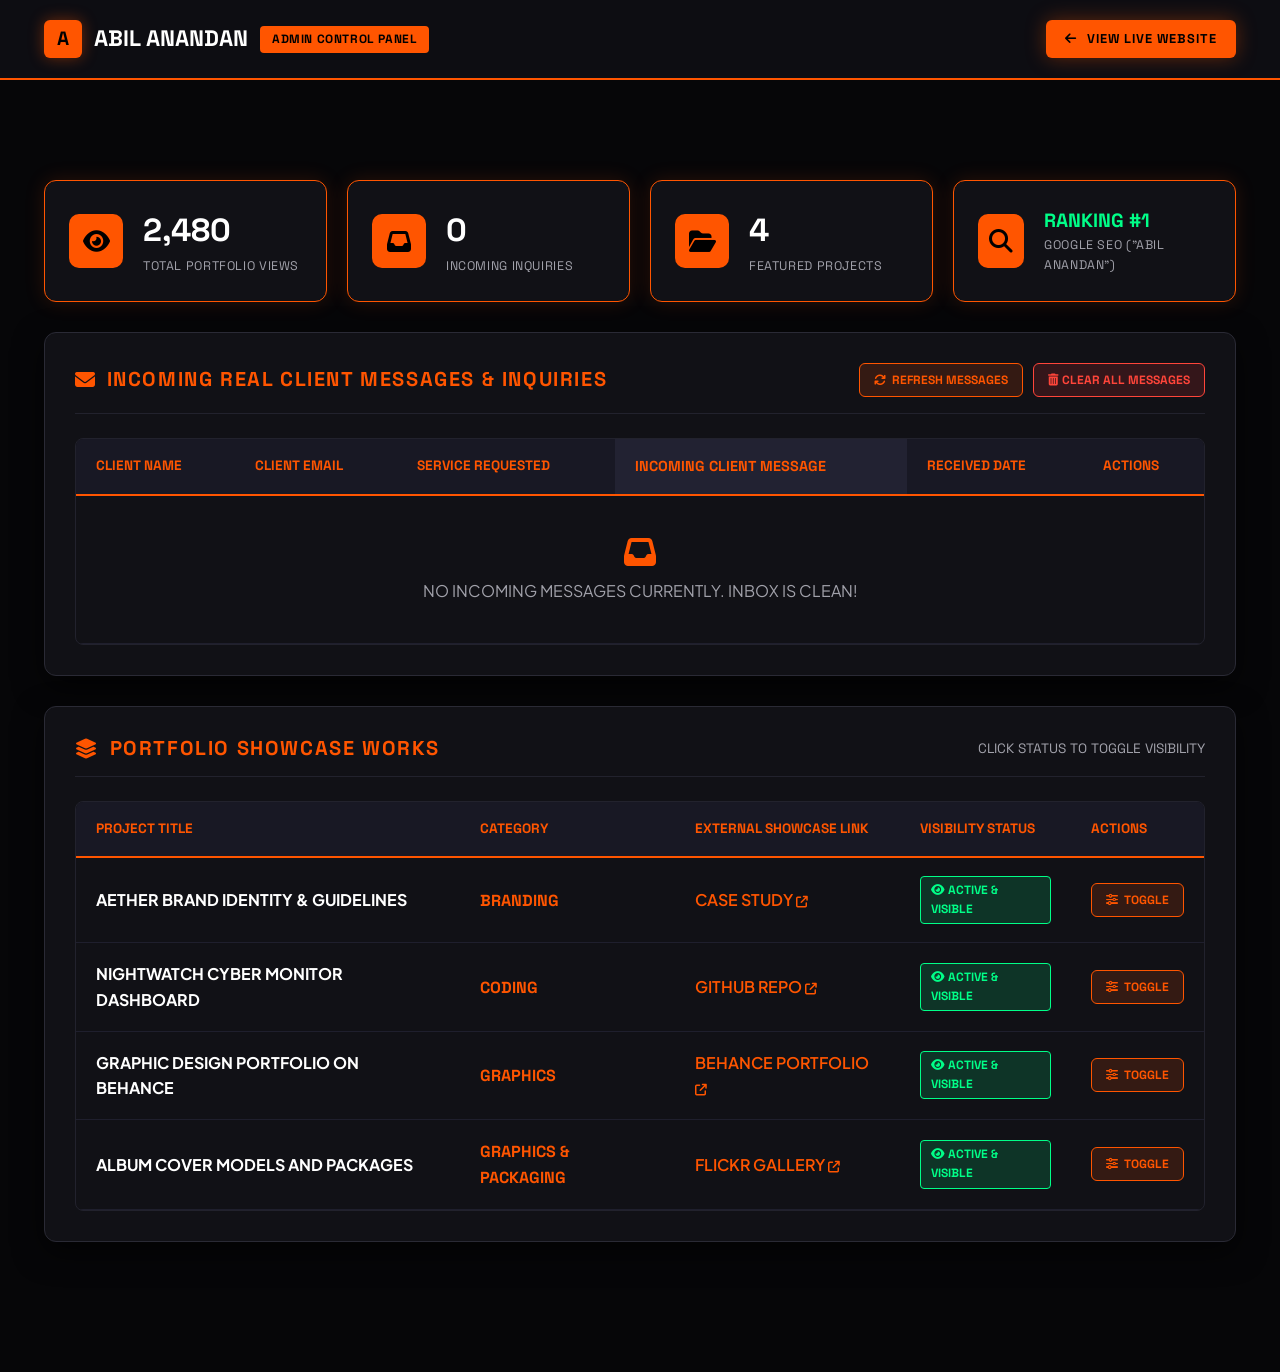
==== commit 6a8c7d02: "Remove sent box message containers from home page and admin panel" ====
--- a/admin.html
+++ b/admin.html
@@ -332,24 +332,6 @@
         </div>
       </div>
 
-      <!-- Real Client Incoming Messages Showcase Banner -->
-      <div style="background: rgba(255, 85, 0, 0.1); border: 1px solid #ff5500; border-radius: 12px; padding: 20px 24px; margin-bottom: 30px; display: flex; align-items: center; justify-content: space-between; flex-wrap: wrap; gap: 16px;">
-        <div style="display: flex; align-items: center; gap: 16px;">
-          <div style="width: 46px; height: 46px; background: #ff5500; color: #000; border-radius: 8px; display: flex; align-items: center; justify-content: center; font-size: 1.3rem;">
-            <i class="fa-solid fa-inbox"></i>
-          </div>
-          <div>
-            <h4 style="font-family: 'Space Grotesk', sans-serif; color: #ffffff; margin-bottom: 4px; font-size: 1.05rem;">REAL CLIENT INCOMING MESSAGES SHOWCASE</h4>
-            <p style="color: #a1a1aa; font-size: 0.9rem; margin: 0;">Messages submitted by real clients anywhere in the world populate directly into the <strong>INCOMING CLIENT MESSAGE</strong> column below.</p>
-          </div>
-        </div>
-        <div>
-          <button id="btnFetchCloudMsgs" class="btn btn-primary btn-sm" style="font-size: 0.8rem;">
-            <i class="fa-solid fa-arrows-rotate"></i> REFRESH INCOMING MESSAGES
-          </button>
-        </div>
-      </div>
-
       <!-- Section 1: Inquiries Inbox & Messages -->
       <div class="admin-card">
         <div class="admin-card-header">
@@ -357,7 +339,10 @@
             <i class="fa-solid fa-envelope"></i>
             INCOMING REAL CLIENT MESSAGES & INQUIRIES
           </h3>
-          <div>
+          <div style="display: flex; gap: 10px;">
+            <button id="btnFetchCloudMsgs" class="btn-reply" style="font-size: 0.75rem;">
+              <i class="fa-solid fa-arrows-rotate"></i> REFRESH MESSAGES
+            </button>
             <button id="btnClearAllMsgs" class="btn-delete" style="font-size: 0.75rem;">
               <i class="fa-solid fa-trash-can"></i> CLEAR ALL MESSAGES
             </button>
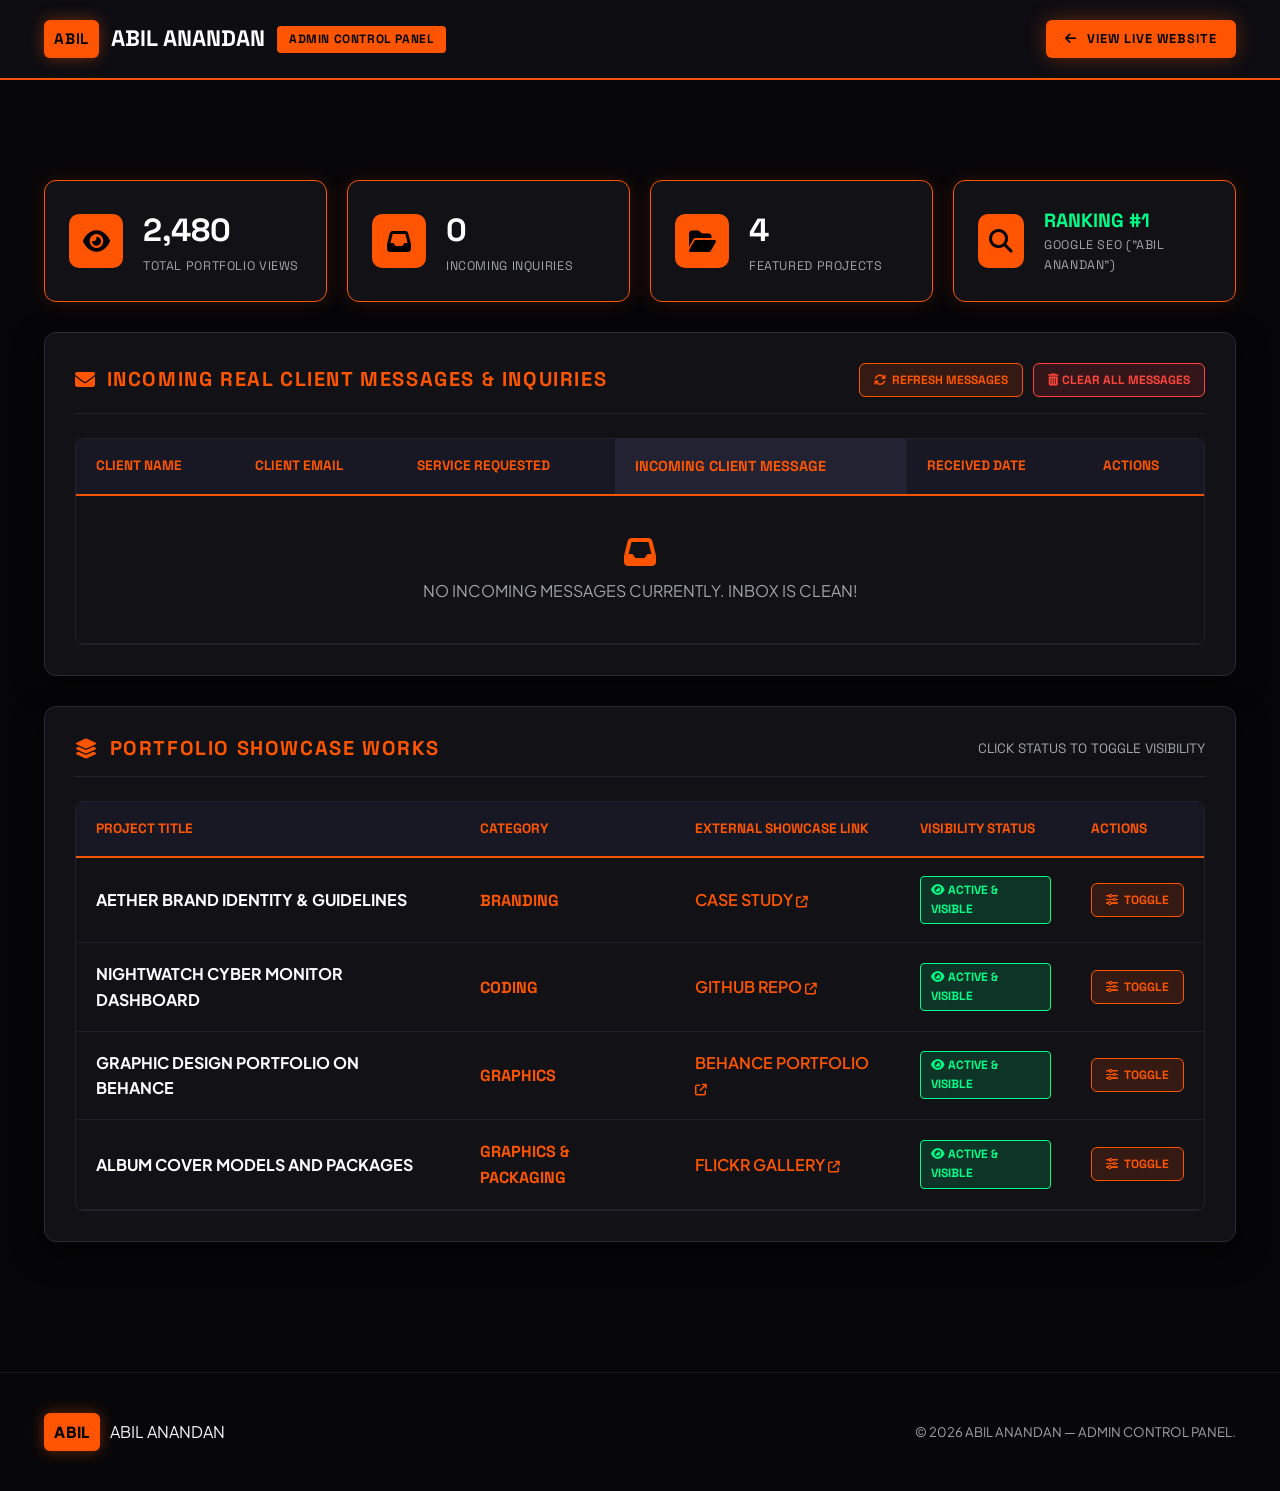
==== commit b3846c6d: "Update logo badge text to ABIL across header, footer, and favicons" ====
--- a/admin.html
+++ b/admin.html
@@ -4,6 +4,10 @@
   <meta charset="UTF-8">
   <meta name="viewport" content="width=device-width, initial-scale=1.0">
   <title>ABIL ANANDAN | PORTFOLIO ADMIN CONTROL PANEL</title>
+  
+  <!-- Favicon -->
+  <link rel="icon" type="image/svg+xml" href="./assets/favicon.svg">
+  <link rel="icon" type="image/svg+xml" href="./favicon.svg">
   <meta name="robots" content="noindex, nofollow">
   
   <link rel="preconnect" href="https://fonts.googleapis.com">
@@ -280,7 +284,7 @@
   <header class="admin-header">
     <div class="container admin-nav-wrap">
       <div class="admin-title">
-        <span class="logo-box">A</span>
+        <span class="logo-box">ABIL</span>
         <span>ABIL ANANDAN</span>
         <span class="admin-badge">ADMIN CONTROL PANEL</span>
       </div>
@@ -398,6 +402,17 @@
 
     </div>
   </main>
+
+  <!-- Admin Footer -->
+  <footer class="site-footer">
+    <div class="container footer-content">
+      <div class="footer-brand">
+        <span class="logo-box">ABIL</span>
+        <span class="logo-text">ABIL ANANDAN</span>
+      </div>
+      <p class="footer-copy">© 2026 ABIL ANANDAN — ADMIN CONTROL PANEL.</p>
+    </div>
+  </footer>
 
   <!-- Interactive Reply Modal -->
   <div id="replyModal" class="admin-modal">
--- a/style.css
+++ b/style.css
@@ -208,15 +208,17 @@
 }
 
 .logo-box {
-  width: 38px;
+  padding: 0 10px;
+  min-width: 44px;
   height: 38px;
   background: var(--orange-primary);
   color: #000;
-  display: flex;
+  display: inline-flex;
   align-items: center;
   justify-content: center;
   font-weight: 800;
-  font-size: 1.2rem;
+  font-size: 0.95rem;
+  letter-spacing: 0.05em;
   border-radius: var(--radius-sm);
   box-shadow: 0 0 15px var(--orange-glow);
 }
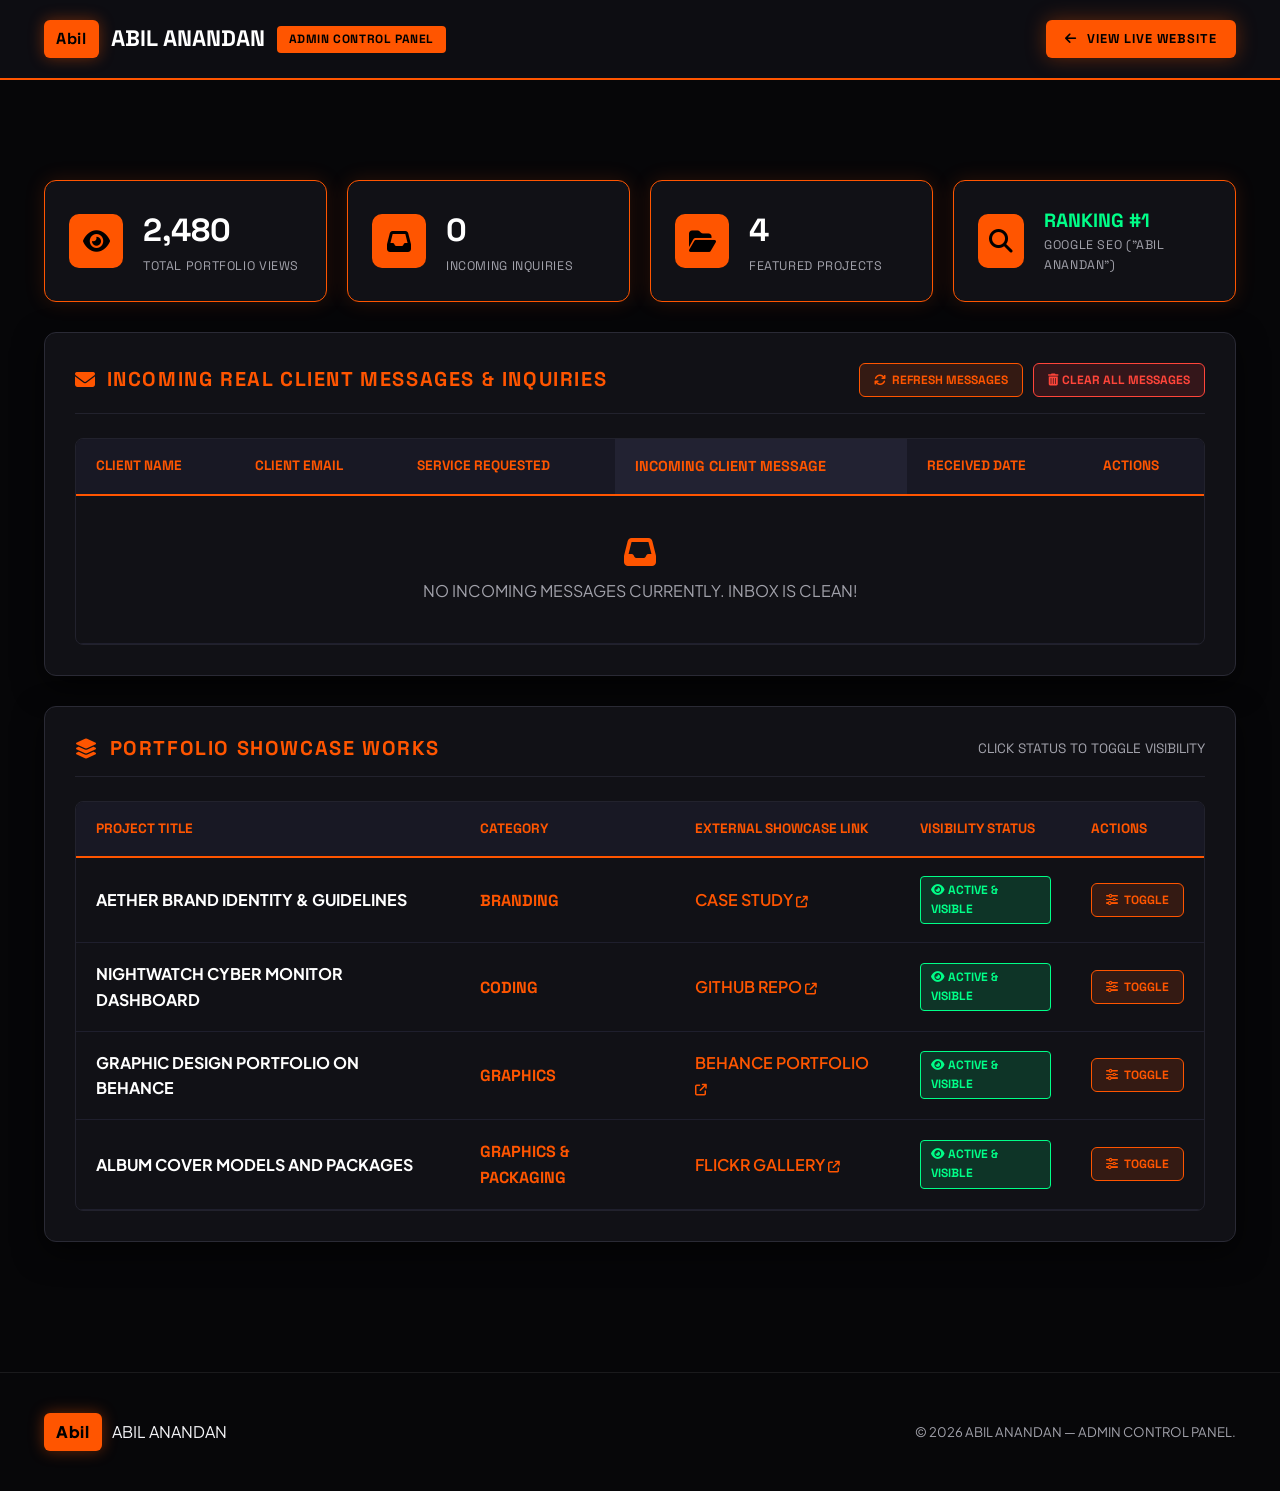
==== commit ce16e751: "Update brand logo box and favicon text to Abil" ====
--- a/admin.html
+++ b/admin.html
@@ -284,7 +284,7 @@
   <header class="admin-header">
     <div class="container admin-nav-wrap">
       <div class="admin-title">
-        <span class="logo-box">ABIL</span>
+        <span class="logo-box">Abil</span>
         <span>ABIL ANANDAN</span>
         <span class="admin-badge">ADMIN CONTROL PANEL</span>
       </div>
@@ -407,7 +407,7 @@
   <footer class="site-footer">
     <div class="container footer-content">
       <div class="footer-brand">
-        <span class="logo-box">ABIL</span>
+        <span class="logo-box">Abil</span>
         <span class="logo-text">ABIL ANANDAN</span>
       </div>
       <p class="footer-copy">© 2026 ABIL ANANDAN — ADMIN CONTROL PANEL.</p>
--- a/style.css
+++ b/style.css
@@ -208,8 +208,8 @@
 }
 
 .logo-box {
-  padding: 0 10px;
-  min-width: 44px;
+  padding: 0 12px;
+  min-width: 48px;
   height: 38px;
   background: var(--orange-primary);
   color: #000;
@@ -217,8 +217,8 @@
   align-items: center;
   justify-content: center;
   font-weight: 800;
-  font-size: 0.95rem;
-  letter-spacing: 0.05em;
+  font-size: 1rem;
+  letter-spacing: 0.04em;
   border-radius: var(--radius-sm);
   box-shadow: 0 0 15px var(--orange-glow);
 }
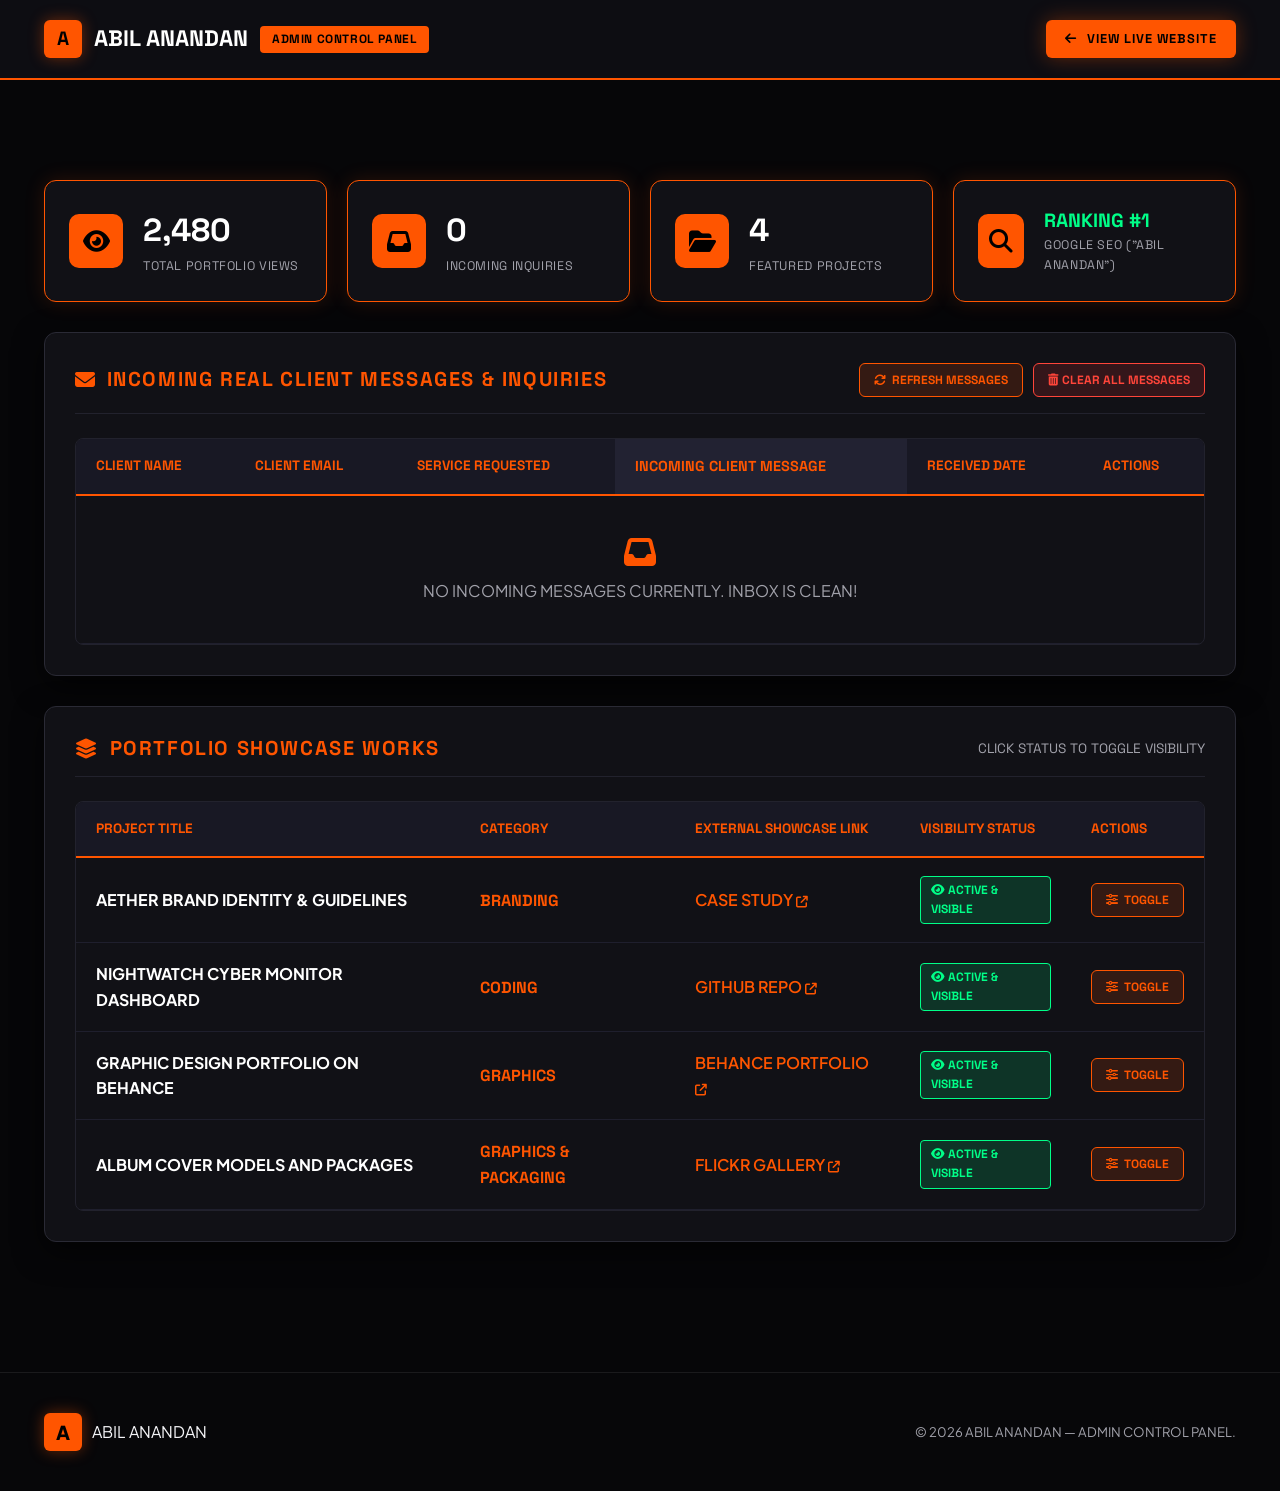
==== commit ffa778fe: "Convert logo badge text back to (A)" ====
--- a/admin.html
+++ b/admin.html
@@ -284,7 +284,7 @@
   <header class="admin-header">
     <div class="container admin-nav-wrap">
       <div class="admin-title">
-        <span class="logo-box">Abil</span>
+        <span class="logo-box">A</span>
         <span>ABIL ANANDAN</span>
         <span class="admin-badge">ADMIN CONTROL PANEL</span>
       </div>
@@ -407,7 +407,7 @@
   <footer class="site-footer">
     <div class="container footer-content">
       <div class="footer-brand">
-        <span class="logo-box">Abil</span>
+        <span class="logo-box">A</span>
         <span class="logo-text">ABIL ANANDAN</span>
       </div>
       <p class="footer-copy">© 2026 ABIL ANANDAN — ADMIN CONTROL PANEL.</p>
--- a/style.css
+++ b/style.css
@@ -208,17 +208,15 @@
 }
 
 .logo-box {
-  padding: 0 12px;
-  min-width: 48px;
+  width: 38px;
   height: 38px;
   background: var(--orange-primary);
   color: #000;
-  display: inline-flex;
+  display: flex;
   align-items: center;
   justify-content: center;
   font-weight: 800;
-  font-size: 1rem;
-  letter-spacing: 0.04em;
+  font-size: 1.2rem;
   border-radius: var(--radius-sm);
   box-shadow: 0 0 15px var(--orange-glow);
 }
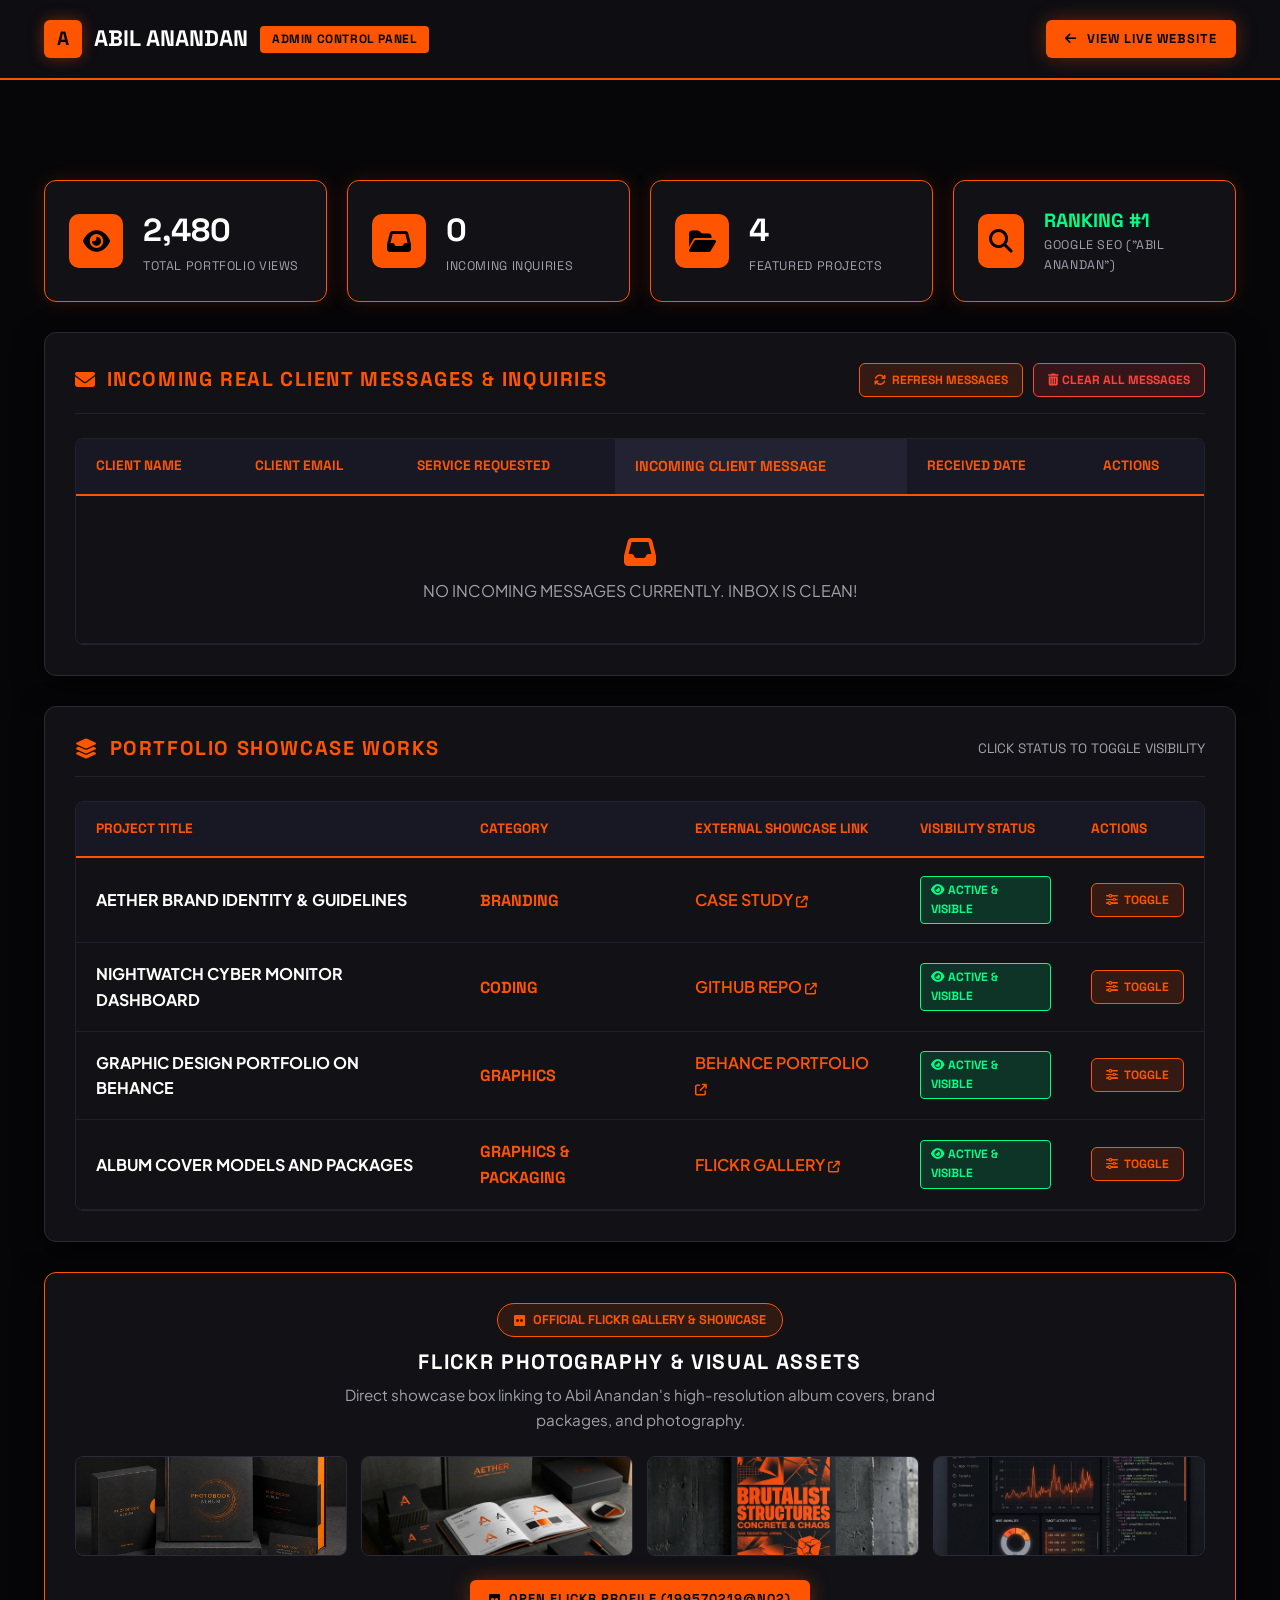
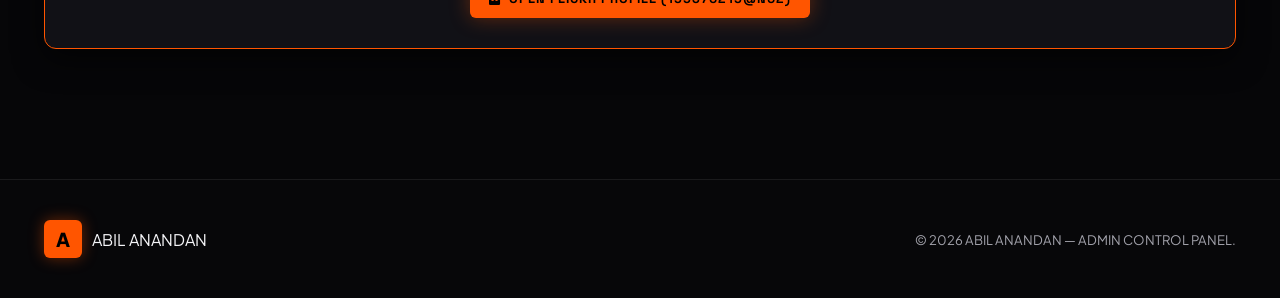
==== commit 9622de59: "Add bottom Flickr showcase featured box to portfolio and admin panel" ====
--- a/admin.html
+++ b/admin.html
@@ -398,6 +398,33 @@
             </tbody>
           </table>
         </div>
+      </div>
+
+      <!-- Section 3: Flickr Official Showcase Box Card -->
+      <div class="admin-card" style="margin-top: 30px; text-align: center; border-color: #ff5500;">
+        <div style="display: inline-flex; align-items: center; gap: 8px; background: rgba(255,85,0,0.12); color: #ff5500; border: 1px solid #ff5500; padding: 6px 16px; border-radius: 50px; font-family: 'Space Grotesk', sans-serif; font-size: 0.8rem; font-weight: 700; margin-bottom: 14px;">
+          <i class="fa-brands fa-flickr"></i> OFFICIAL FLICKR GALLERY & SHOWCASE
+        </div>
+        <h3 style="font-family: 'Space Grotesk', sans-serif; color: #ffffff; margin-bottom: 8px; font-size: 1.3rem;">FLICKR PHOTOGRAPHY & VISUAL ASSETS</h3>
+        <p style="color: #a1a1aa; font-size: 0.95rem; max-width: 600px; margin: 0 auto 24px auto;">Direct showcase box linking to Abil Anandan's high-resolution album covers, brand packages, and photography.</p>
+        <div style="display: grid; grid-template-columns: repeat(auto-fit, minmax(130px, 1fr)); gap: 14px; margin-bottom: 24px;">
+          <a href="https://www.flickr.com/photos/199570219@N02/" target="_blank" rel="noopener noreferrer" style="border-radius: 8px; overflow: hidden; height: 100px; display: block; border: 1px solid #2a2a38;">
+            <img src="./assets/album_cover.jpg" alt="Album Cover" style="width: 100%; height: 100%; object-fit: cover;">
+          </a>
+          <a href="https://www.flickr.com/photos/199570219@N02/" target="_blank" rel="noopener noreferrer" style="border-radius: 8px; overflow: hidden; height: 100px; display: block; border: 1px solid #2a2a38;">
+            <img src="./assets/branding.jpg" alt="Branding" style="width: 100%; height: 100%; object-fit: cover;">
+          </a>
+          <a href="https://www.flickr.com/photos/199570219@N02/" target="_blank" rel="noopener noreferrer" style="border-radius: 8px; overflow: hidden; height: 100px; display: block; border: 1px solid #2a2a38;">
+            <img src="./assets/graphics.jpg" alt="Graphics" style="width: 100%; height: 100%; object-fit: cover;">
+          </a>
+          <a href="https://www.flickr.com/photos/199570219@N02/" target="_blank" rel="noopener noreferrer" style="border-radius: 8px; overflow: hidden; height: 100px; display: block; border: 1px solid #2a2a38;">
+            <img src="./assets/coding.jpg" alt="Coding UI" style="width: 100%; height: 100%; object-fit: cover;">
+          </a>
+        </div>
+        <a href="https://www.flickr.com/photos/199570219@N02/" target="_blank" rel="noopener noreferrer" class="btn btn-primary btn-sm" style="display: inline-flex; align-items: center; gap: 8px;">
+          <i class="fa-brands fa-flickr"></i>
+          <span>OPEN FLICKR PROFILE (199570219@N02)</span>
+        </a>
       </div>
 
     </div>
--- a/style.css
+++ b/style.css
@@ -997,6 +997,175 @@
   word-break: break-word;
 }
 
+/* 10.5 FLICKR GALLERY SECTION */
+.flickr-grid {
+  display: grid;
+  grid-template-columns: repeat(auto-fit, minmax(320px, 1fr));
+  gap: 24px;
+}
+
+.flickr-card {
+  border-radius: var(--radius-md);
+  overflow: hidden;
+  border: 1px solid var(--border-subtle);
+  background: var(--bg-card);
+  transition: all 0.4s var(--transition-smooth);
+}
+
+.flickr-card:hover {
+  border-color: var(--orange-primary);
+  box-shadow: 0 12px 35px rgba(255, 85, 0, 0.25);
+  transform: translateY(-6px);
+}
+
+.flickr-img-wrap {
+  position: relative;
+  width: 100%;
+  height: 240px;
+  overflow: hidden;
+}
+
+.flickr-img {
+  width: 100%;
+  height: 100%;
+  object-fit: cover;
+  transition: transform 0.5s var(--transition-smooth);
+}
+
+.flickr-card:hover .flickr-img {
+  transform: scale(1.08);
+}
+
+.flickr-overlay {
+  position: absolute;
+  inset: 0;
+  background: linear-gradient(180deg, rgba(8,8,10,0.2) 0%, rgba(8,8,10,0.92) 100%);
+  display: flex;
+  flex-direction: column;
+  justify-content: flex-end;
+  padding: 24px;
+}
+
+.flickr-tag {
+  font-family: var(--font-heading);
+  font-size: 0.72rem;
+  font-weight: 700;
+  color: var(--orange-primary);
+  letter-spacing: 0.15em;
+  margin-bottom: 4px;
+}
+
+.flickr-title {
+  font-family: var(--font-heading);
+  font-size: 1.1rem;
+  color: var(--text-main);
+  margin-bottom: 12px;
+}
+
+.flickr-link {
+  font-family: var(--font-heading);
+  font-size: 0.8rem;
+  font-weight: 700;
+  color: #00ff88;
+  text-decoration: none;
+  display: inline-flex;
+  align-items: center;
+  gap: 6px;
+  transition: color 0.3s ease;
+}
+
+.flickr-link:hover {
+  color: var(--orange-primary);
+}
+
+/* FLICKR FEATURED SHOWCASE BOX */
+.flickr-featured-box {
+  background: var(--bg-card);
+  border: 1px solid var(--border-orange);
+  box-shadow: 0 10px 40px rgba(255, 85, 0, 0.15);
+  border-radius: var(--radius-md);
+  padding: 36px;
+  text-align: center;
+  margin-top: 20px;
+}
+
+.flickr-badge {
+  display: inline-flex;
+  align-items: center;
+  gap: 8px;
+  background: rgba(255, 85, 0, 0.12);
+  color: var(--orange-primary);
+  border: 1px solid var(--orange-primary);
+  padding: 6px 14px;
+  border-radius: 50px;
+  font-family: var(--font-heading);
+  font-size: 0.78rem;
+  font-weight: 700;
+  letter-spacing: 0.1em;
+  margin-bottom: 14px;
+}
+
+.flickr-box-title {
+  font-family: var(--font-heading);
+  font-size: 1.5rem;
+  color: var(--text-main);
+  margin-bottom: 8px;
+}
+
+.flickr-box-desc {
+  color: var(--text-muted);
+  max-width: 640px;
+  margin: 0 auto 28px auto;
+  font-size: 0.95rem;
+}
+
+.flickr-box-thumbs {
+  display: grid;
+  grid-template-columns: repeat(auto-fit, minmax(140px, 1fr));
+  gap: 16px;
+  margin-bottom: 28px;
+}
+
+.flickr-thumb-item {
+  position: relative;
+  border-radius: var(--radius-sm);
+  overflow: hidden;
+  height: 120px;
+  border: 1px solid var(--border-subtle);
+  display: block;
+}
+
+.flickr-thumb-item img {
+  width: 100%;
+  height: 100%;
+  object-fit: cover;
+  transition: transform 0.4s var(--transition-smooth);
+}
+
+.flickr-thumb-item:hover img {
+  transform: scale(1.1);
+}
+
+.flickr-thumb-caption {
+  position: absolute;
+  inset: 0;
+  background: rgba(8, 8, 10, 0.75);
+  display: flex;
+  align-items: center;
+  justify-content: center;
+  font-family: var(--font-heading);
+  font-size: 0.75rem;
+  font-weight: 700;
+  color: #ffffff;
+  letter-spacing: 0.08em;
+  opacity: 0;
+  transition: opacity 0.3s ease;
+}
+
+.flickr-thumb-item:hover .flickr-thumb-caption {
+  opacity: 1;
+}
+
 /* 11. CONTACT SECTION */
 .contact-grid {
   display: grid;
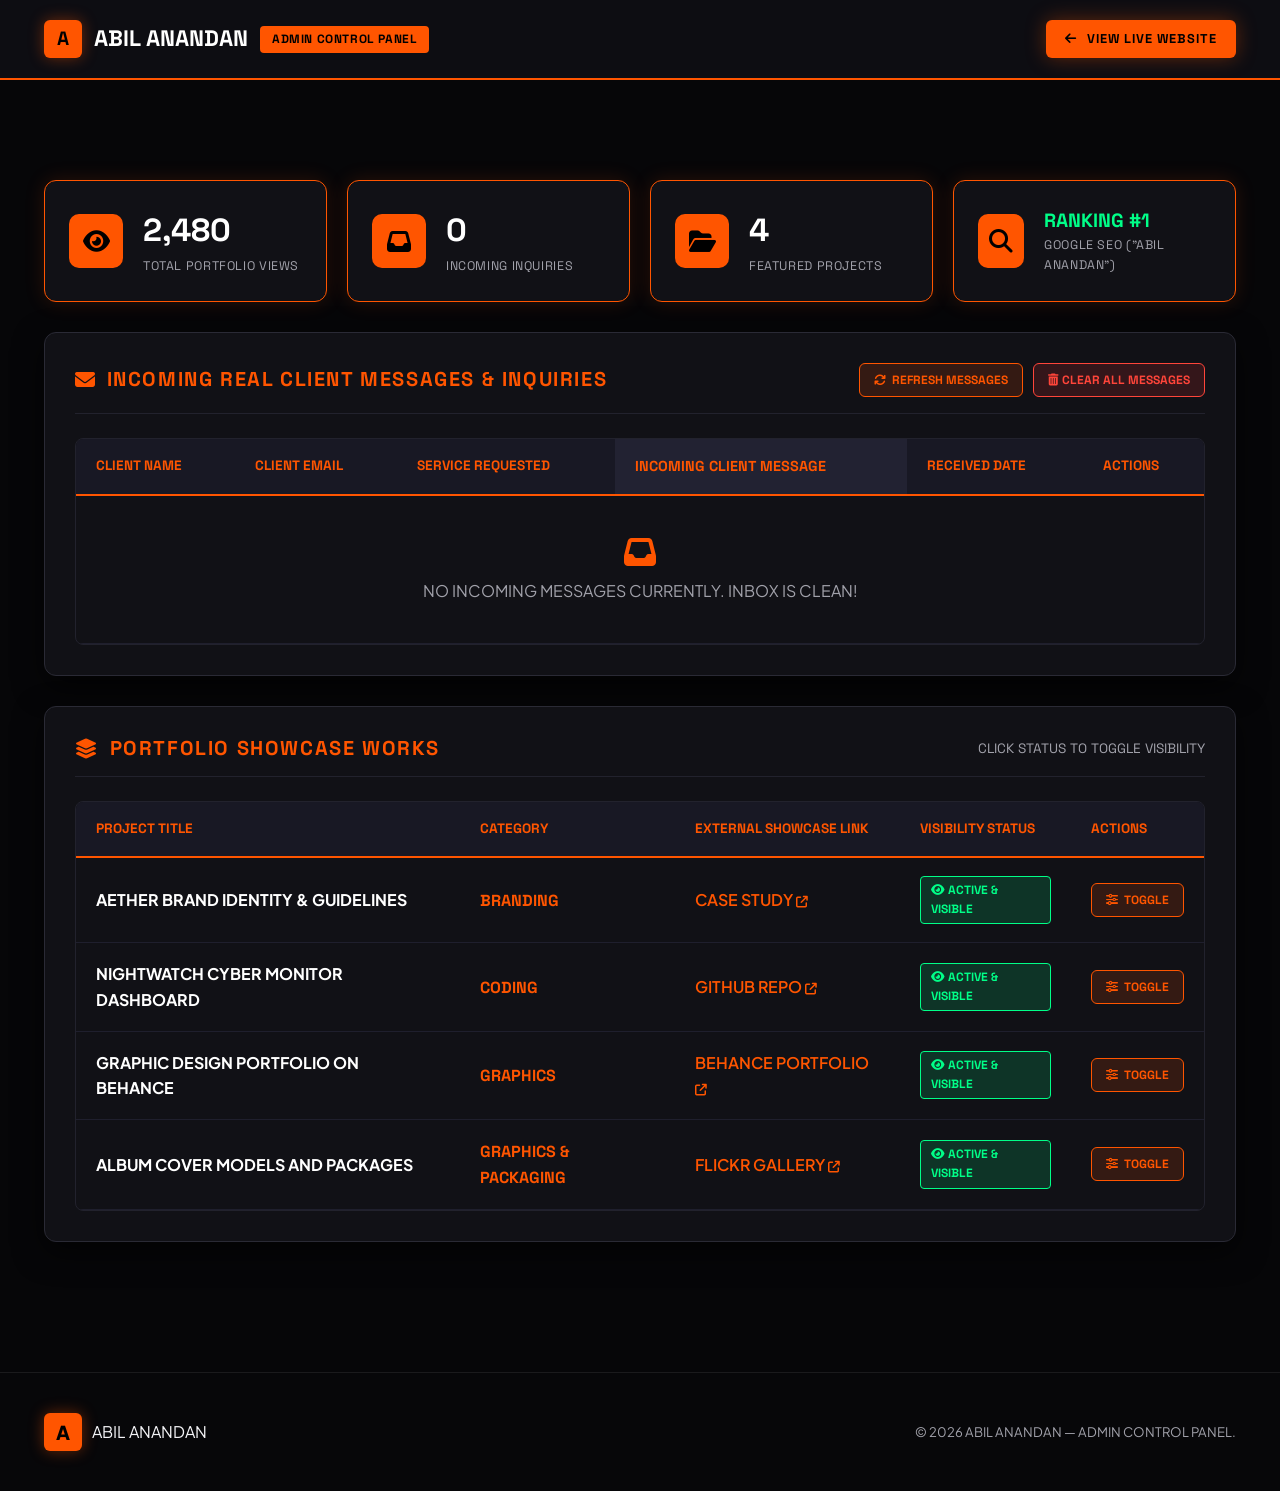
==== commit 0f83803e: "Undo bottom Flickr featured box section" ====
--- a/admin.html
+++ b/admin.html
@@ -398,33 +398,6 @@
             </tbody>
           </table>
         </div>
-      </div>
-
-      <!-- Section 3: Flickr Official Showcase Box Card -->
-      <div class="admin-card" style="margin-top: 30px; text-align: center; border-color: #ff5500;">
-        <div style="display: inline-flex; align-items: center; gap: 8px; background: rgba(255,85,0,0.12); color: #ff5500; border: 1px solid #ff5500; padding: 6px 16px; border-radius: 50px; font-family: 'Space Grotesk', sans-serif; font-size: 0.8rem; font-weight: 700; margin-bottom: 14px;">
-          <i class="fa-brands fa-flickr"></i> OFFICIAL FLICKR GALLERY & SHOWCASE
-        </div>
-        <h3 style="font-family: 'Space Grotesk', sans-serif; color: #ffffff; margin-bottom: 8px; font-size: 1.3rem;">FLICKR PHOTOGRAPHY & VISUAL ASSETS</h3>
-        <p style="color: #a1a1aa; font-size: 0.95rem; max-width: 600px; margin: 0 auto 24px auto;">Direct showcase box linking to Abil Anandan's high-resolution album covers, brand packages, and photography.</p>
-        <div style="display: grid; grid-template-columns: repeat(auto-fit, minmax(130px, 1fr)); gap: 14px; margin-bottom: 24px;">
-          <a href="https://www.flickr.com/photos/199570219@N02/" target="_blank" rel="noopener noreferrer" style="border-radius: 8px; overflow: hidden; height: 100px; display: block; border: 1px solid #2a2a38;">
-            <img src="./assets/album_cover.jpg" alt="Album Cover" style="width: 100%; height: 100%; object-fit: cover;">
-          </a>
-          <a href="https://www.flickr.com/photos/199570219@N02/" target="_blank" rel="noopener noreferrer" style="border-radius: 8px; overflow: hidden; height: 100px; display: block; border: 1px solid #2a2a38;">
-            <img src="./assets/branding.jpg" alt="Branding" style="width: 100%; height: 100%; object-fit: cover;">
-          </a>
-          <a href="https://www.flickr.com/photos/199570219@N02/" target="_blank" rel="noopener noreferrer" style="border-radius: 8px; overflow: hidden; height: 100px; display: block; border: 1px solid #2a2a38;">
-            <img src="./assets/graphics.jpg" alt="Graphics" style="width: 100%; height: 100%; object-fit: cover;">
-          </a>
-          <a href="https://www.flickr.com/photos/199570219@N02/" target="_blank" rel="noopener noreferrer" style="border-radius: 8px; overflow: hidden; height: 100px; display: block; border: 1px solid #2a2a38;">
-            <img src="./assets/coding.jpg" alt="Coding UI" style="width: 100%; height: 100%; object-fit: cover;">
-          </a>
-        </div>
-        <a href="https://www.flickr.com/photos/199570219@N02/" target="_blank" rel="noopener noreferrer" class="btn btn-primary btn-sm" style="display: inline-flex; align-items: center; gap: 8px;">
-          <i class="fa-brands fa-flickr"></i>
-          <span>OPEN FLICKR PROFILE (199570219@N02)</span>
-        </a>
       </div>
 
     </div>
--- a/style.css
+++ b/style.css
@@ -1078,94 +1078,6 @@
   color: var(--orange-primary);
 }
 
-/* FLICKR FEATURED SHOWCASE BOX */
-.flickr-featured-box {
-  background: var(--bg-card);
-  border: 1px solid var(--border-orange);
-  box-shadow: 0 10px 40px rgba(255, 85, 0, 0.15);
-  border-radius: var(--radius-md);
-  padding: 36px;
-  text-align: center;
-  margin-top: 20px;
-}
-
-.flickr-badge {
-  display: inline-flex;
-  align-items: center;
-  gap: 8px;
-  background: rgba(255, 85, 0, 0.12);
-  color: var(--orange-primary);
-  border: 1px solid var(--orange-primary);
-  padding: 6px 14px;
-  border-radius: 50px;
-  font-family: var(--font-heading);
-  font-size: 0.78rem;
-  font-weight: 700;
-  letter-spacing: 0.1em;
-  margin-bottom: 14px;
-}
-
-.flickr-box-title {
-  font-family: var(--font-heading);
-  font-size: 1.5rem;
-  color: var(--text-main);
-  margin-bottom: 8px;
-}
-
-.flickr-box-desc {
-  color: var(--text-muted);
-  max-width: 640px;
-  margin: 0 auto 28px auto;
-  font-size: 0.95rem;
-}
-
-.flickr-box-thumbs {
-  display: grid;
-  grid-template-columns: repeat(auto-fit, minmax(140px, 1fr));
-  gap: 16px;
-  margin-bottom: 28px;
-}
-
-.flickr-thumb-item {
-  position: relative;
-  border-radius: var(--radius-sm);
-  overflow: hidden;
-  height: 120px;
-  border: 1px solid var(--border-subtle);
-  display: block;
-}
-
-.flickr-thumb-item img {
-  width: 100%;
-  height: 100%;
-  object-fit: cover;
-  transition: transform 0.4s var(--transition-smooth);
-}
-
-.flickr-thumb-item:hover img {
-  transform: scale(1.1);
-}
-
-.flickr-thumb-caption {
-  position: absolute;
-  inset: 0;
-  background: rgba(8, 8, 10, 0.75);
-  display: flex;
-  align-items: center;
-  justify-content: center;
-  font-family: var(--font-heading);
-  font-size: 0.75rem;
-  font-weight: 700;
-  color: #ffffff;
-  letter-spacing: 0.08em;
-  opacity: 0;
-  transition: opacity 0.3s ease;
-}
-
-.flickr-thumb-item:hover .flickr-thumb-caption {
-  opacity: 1;
-}
-
 /* 11. CONTACT SECTION */
 .contact-grid {
   display: grid;
